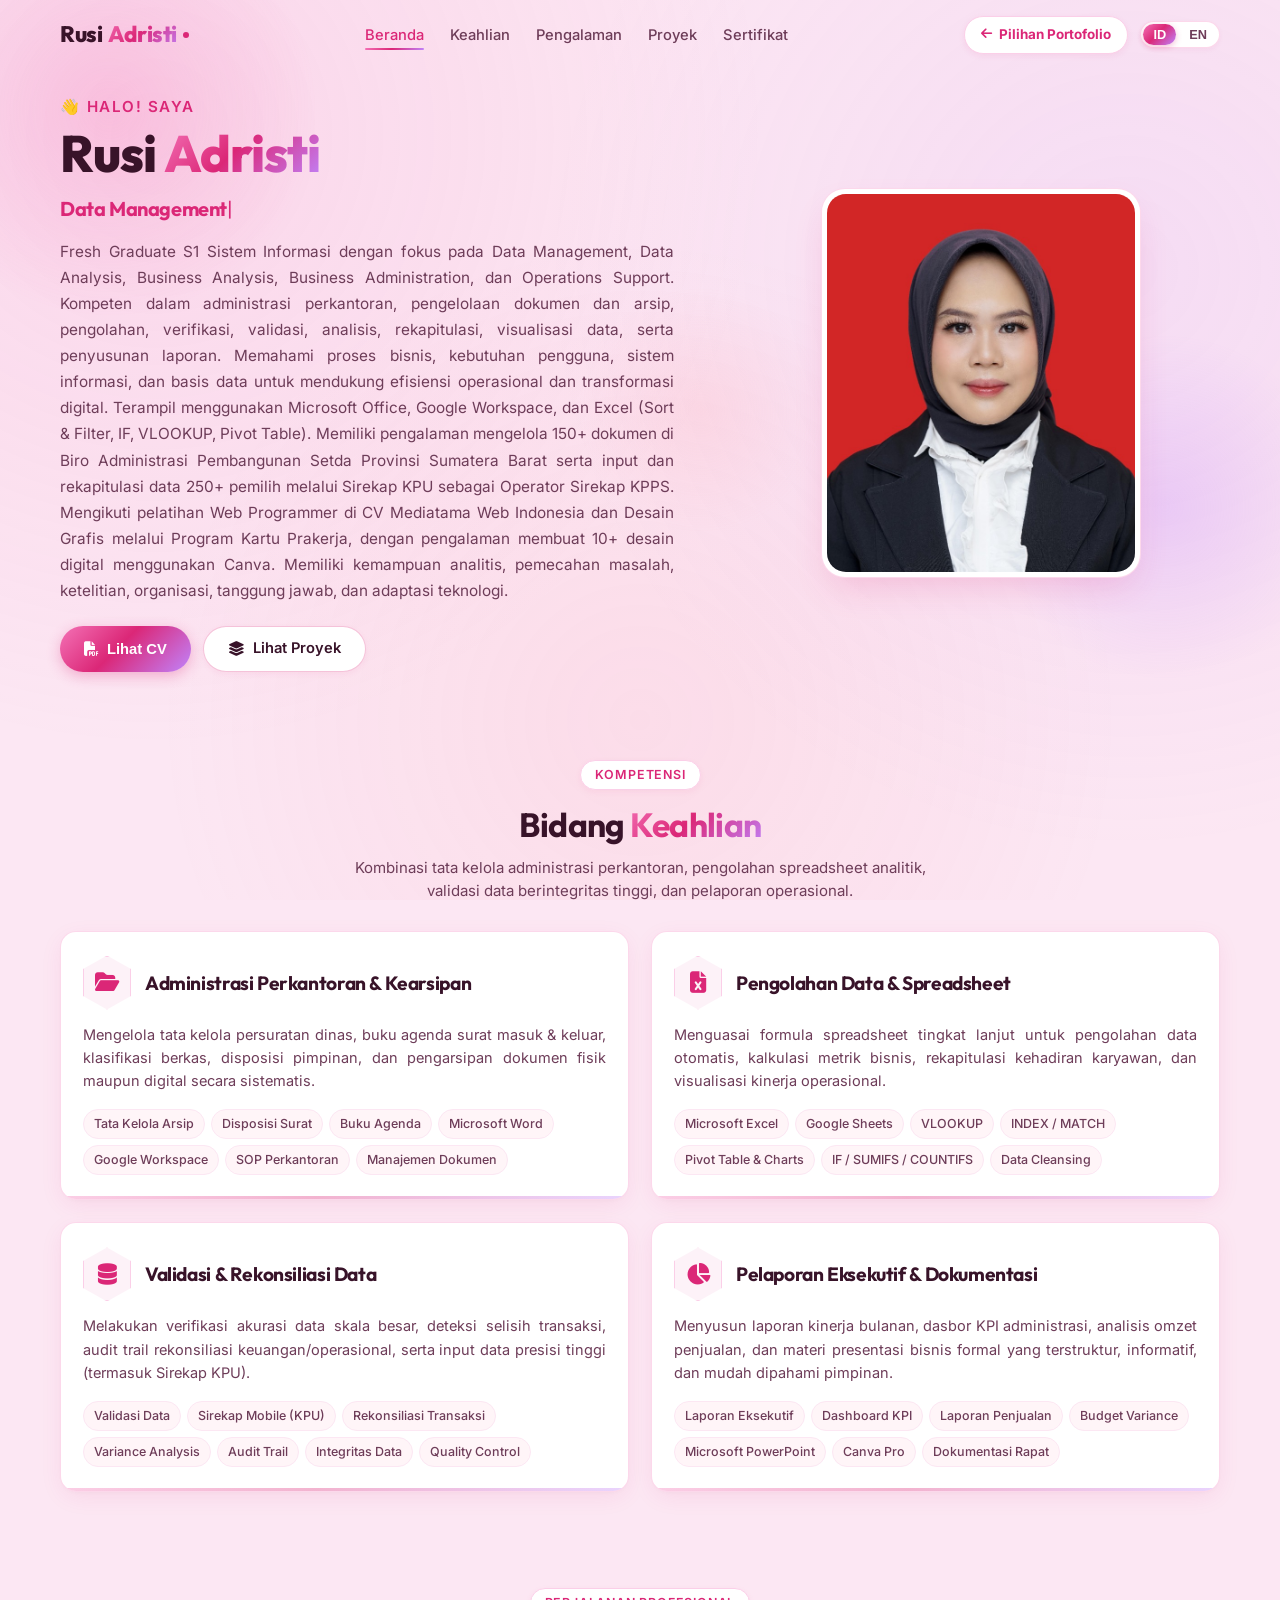
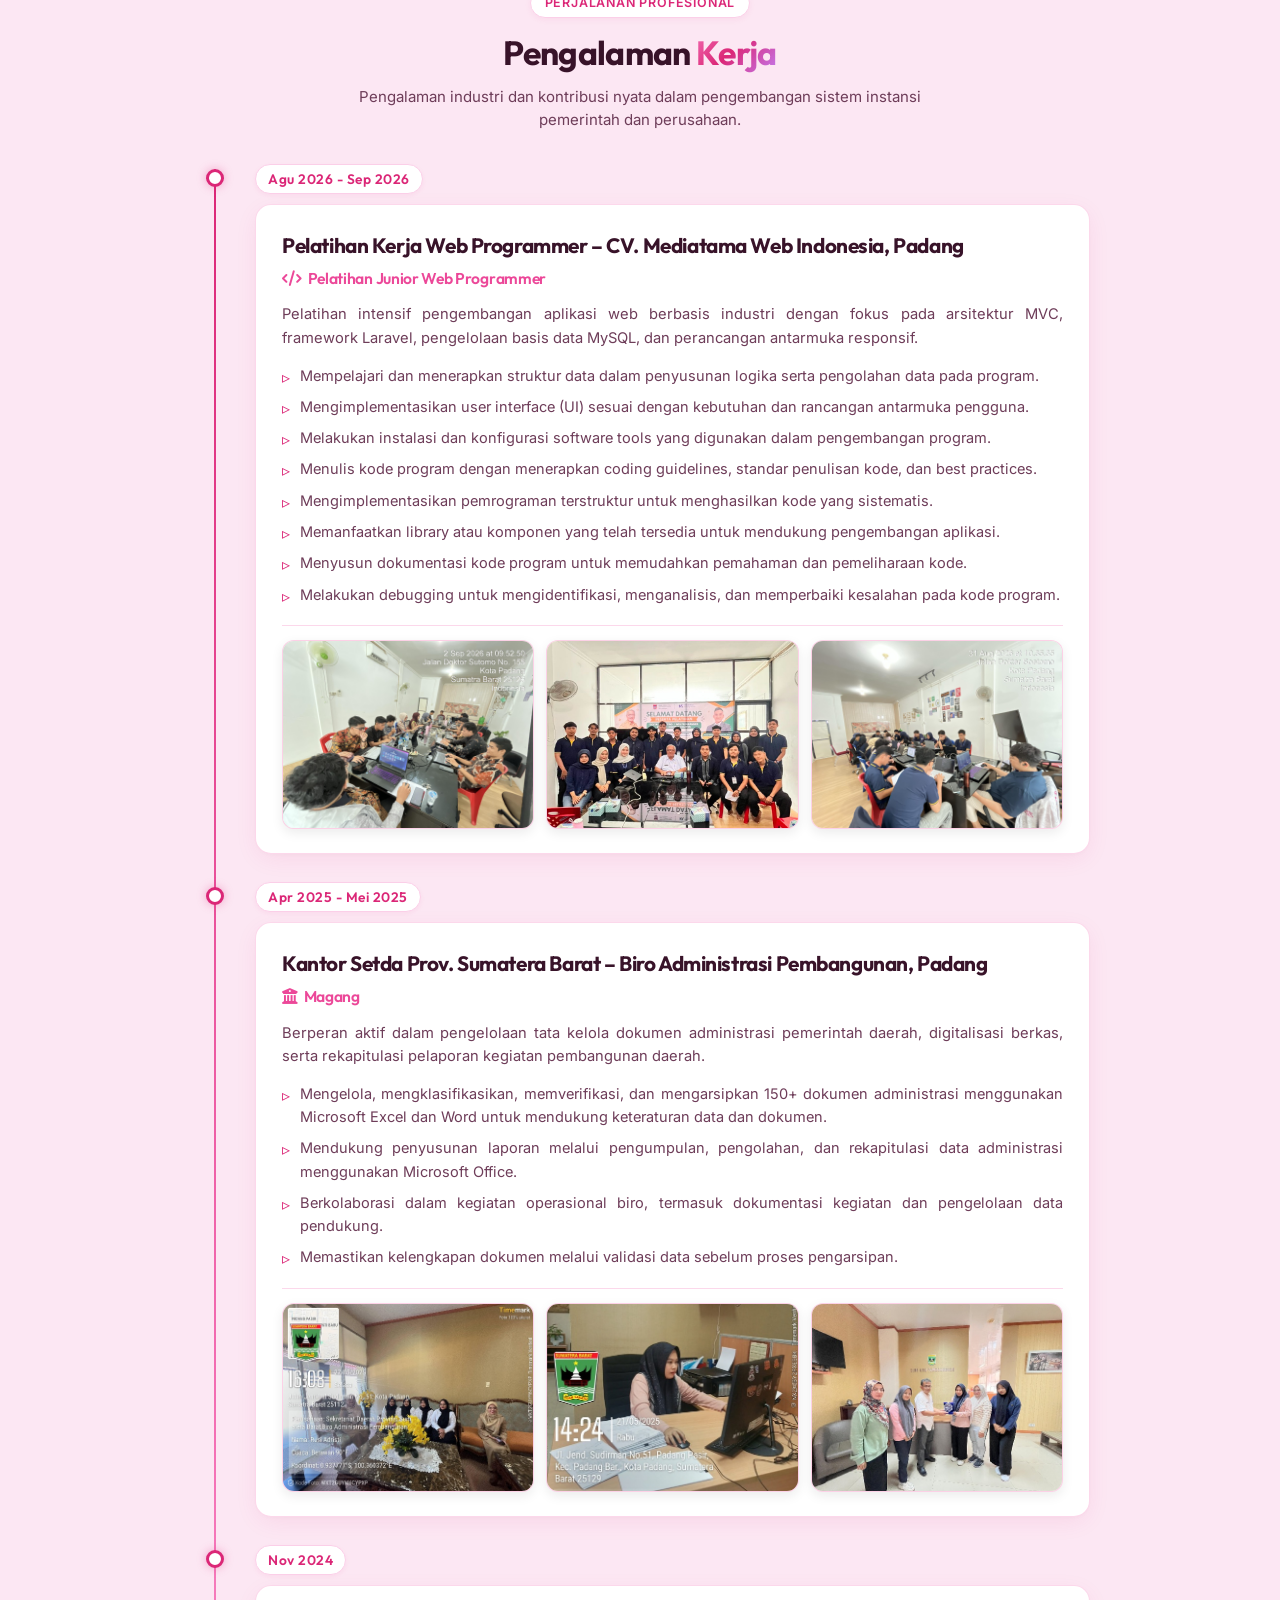
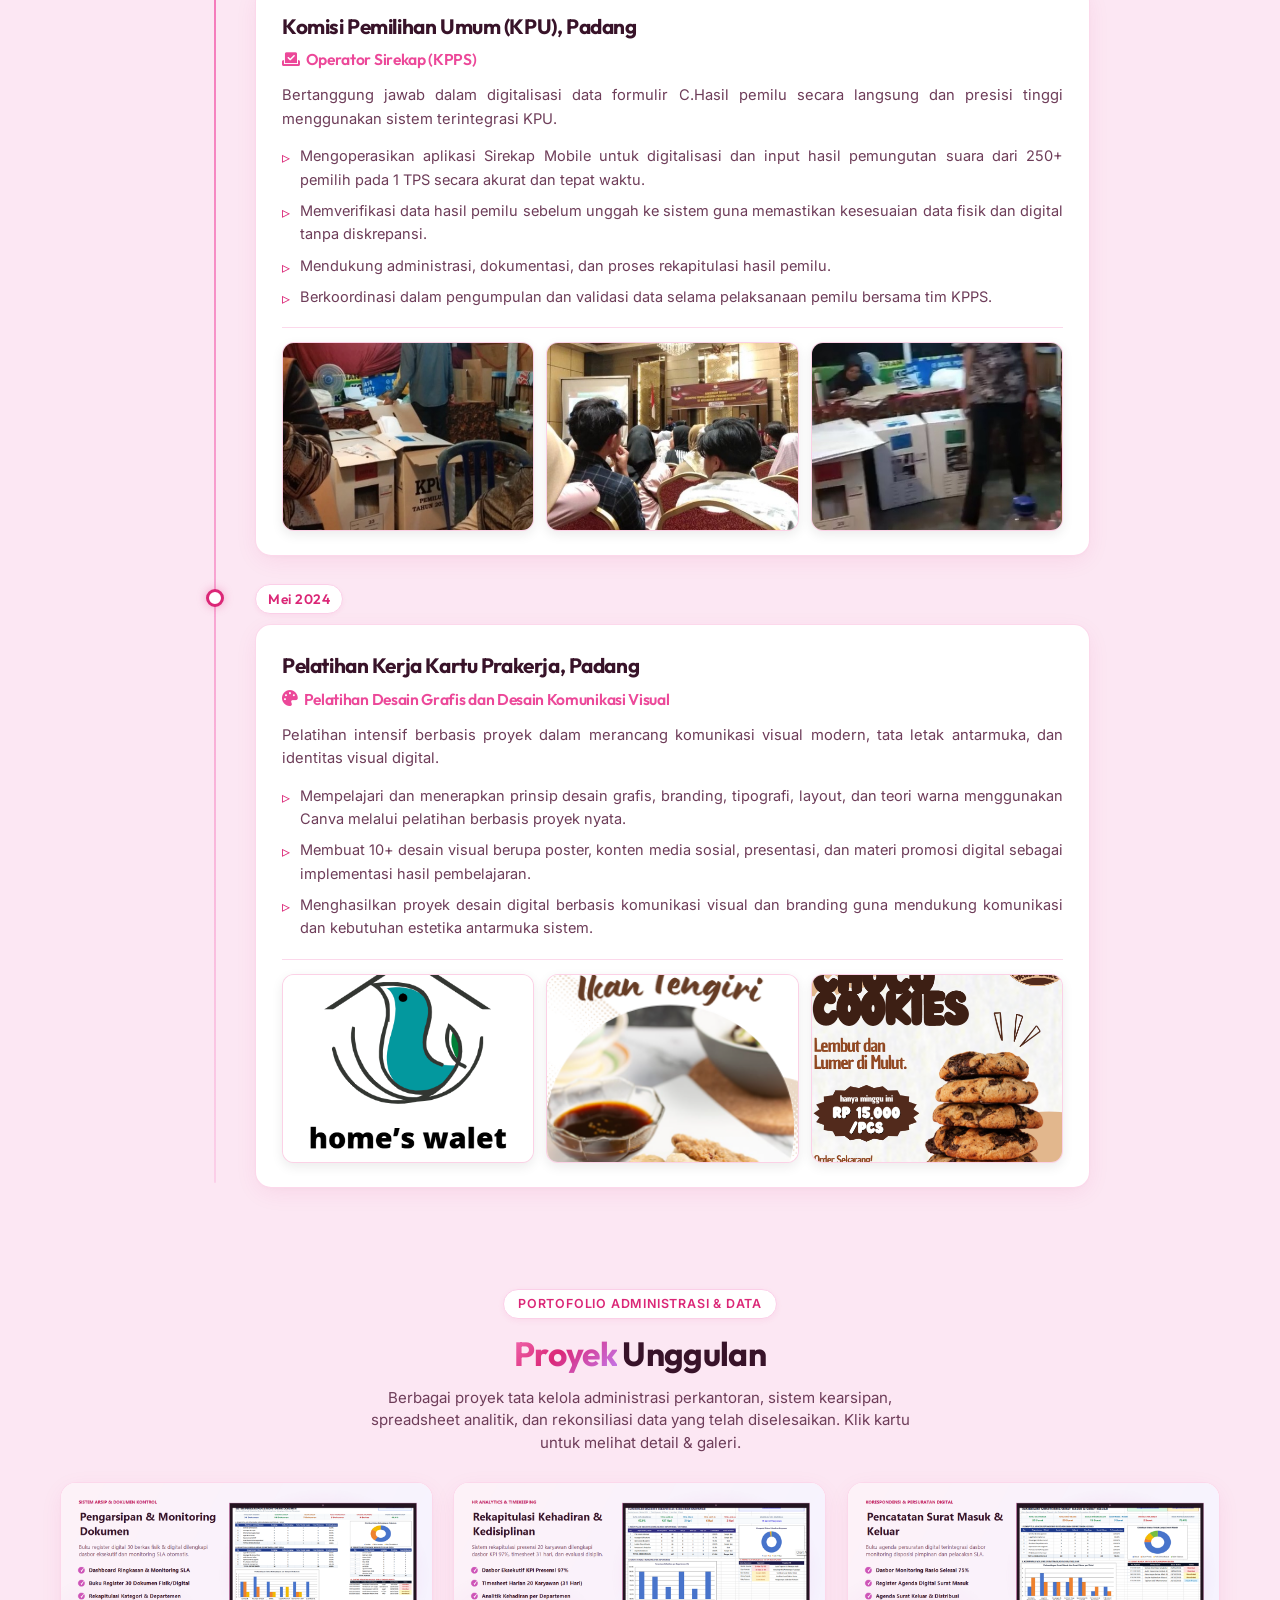
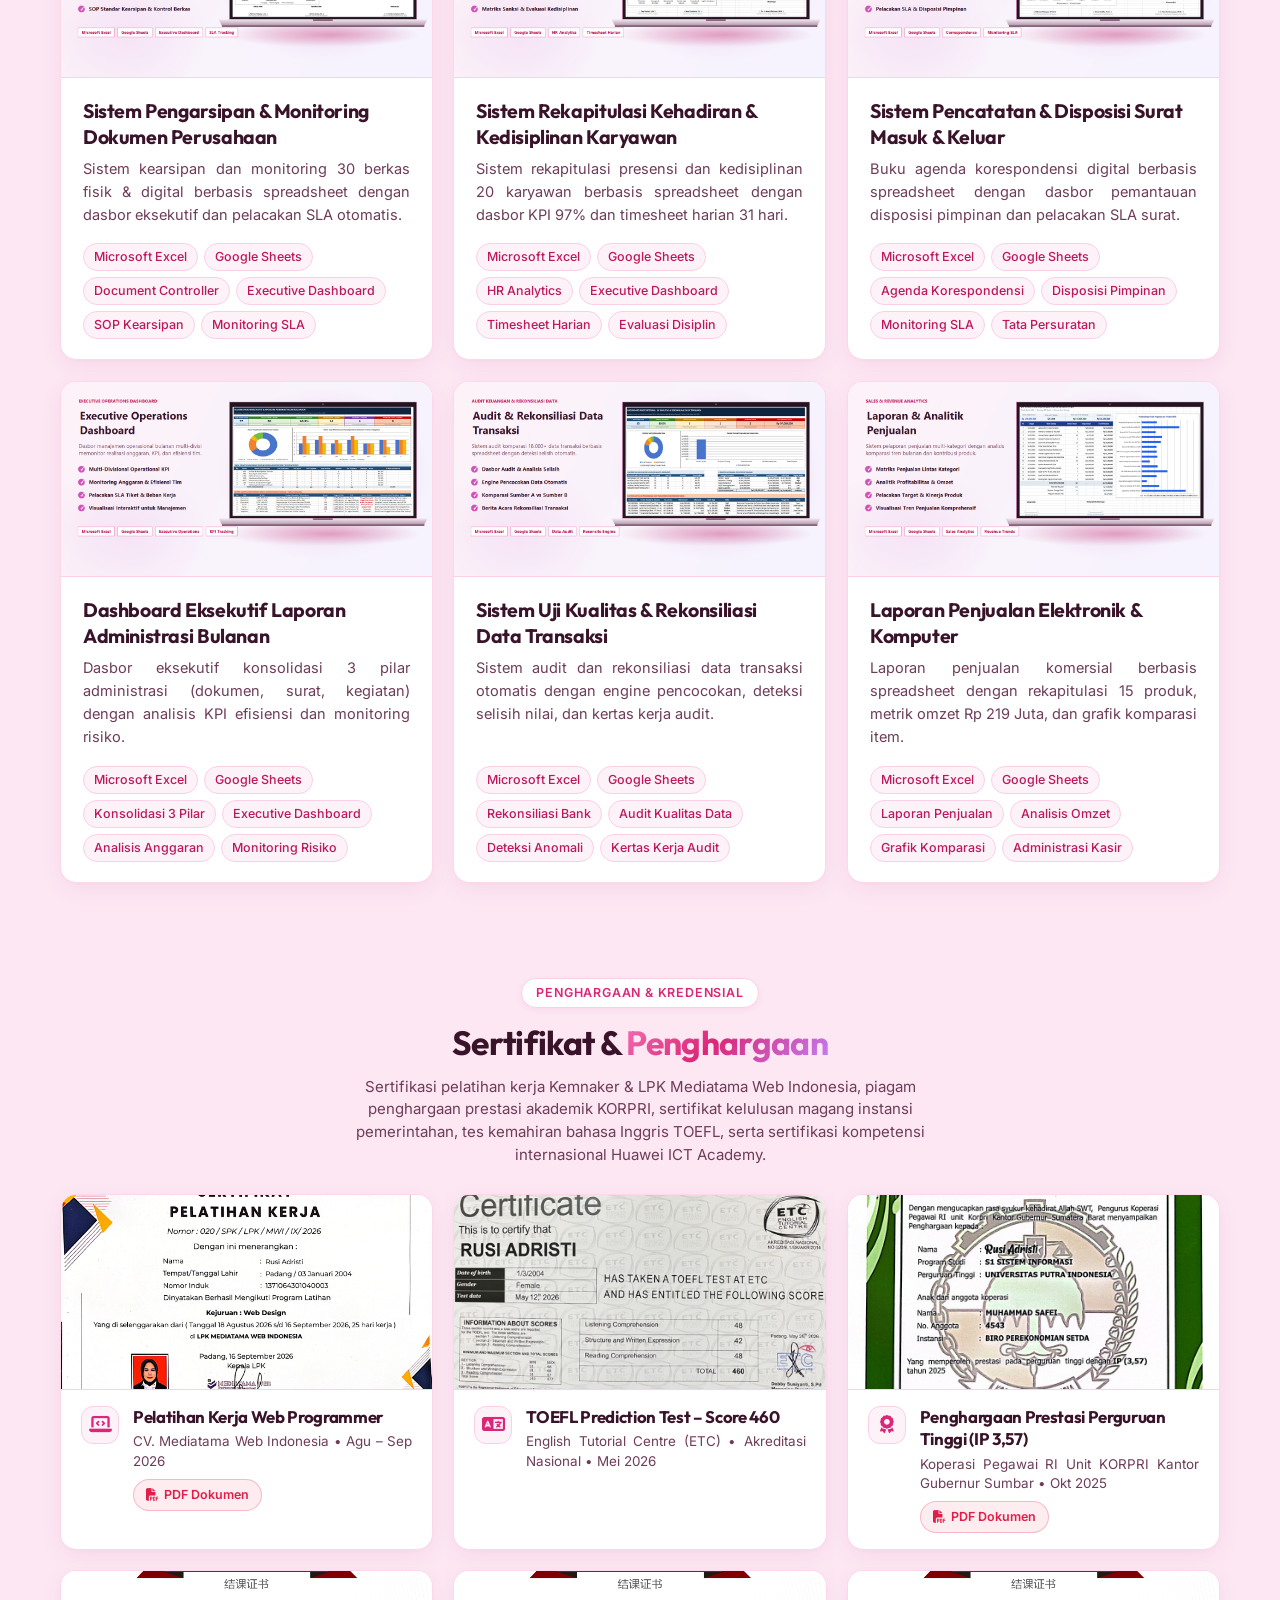
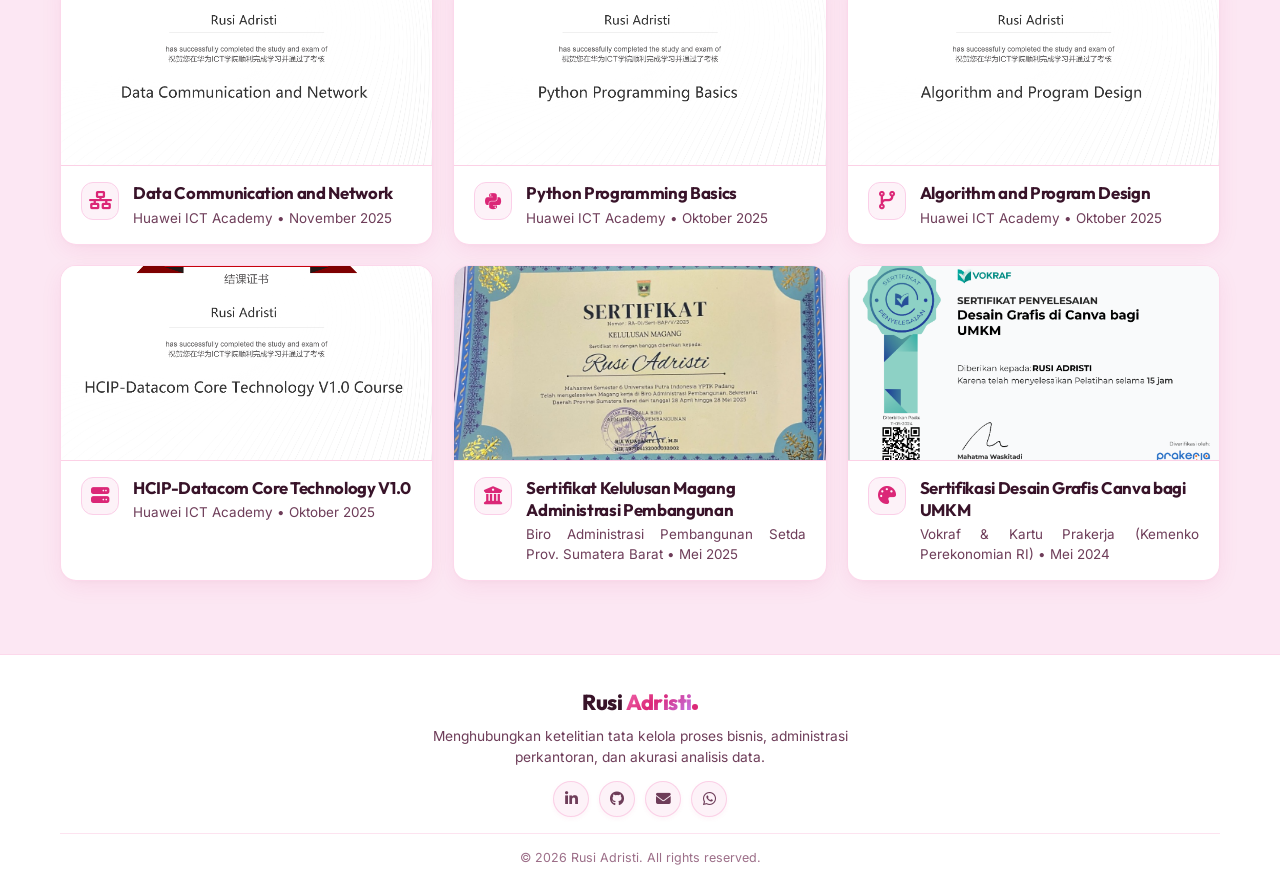
==== administrasi.html @ a3e278f7 "Portofolio Rusi Adristi" ====
<!DOCTYPE html>
<html lang="id" data-lang="id">

<head>
    <meta charset="UTF-8">
    <meta name="viewport" content="width=device-width, initial-scale=1.0">
    <title>Rusi Adristi, S.Kom | Portofolio Administrasi & Data Operations</title>
    <meta name="description"
        content="Portofolio profesional Rusi Adristi, S.Kom - Lulusan S1 Sistem Informasi dengan fokus pada Data Management, Data Analysis, Business Analysis, Business Administration, dan Operations Support.">
    <meta name="keywords"
        content="Rusi Adristi, Portofolio, Data Management, Data Analysis, Business Analysis, Business Administration, Operations Support, Microsoft Excel, Google Sheets, Sistem Informasi">
    <meta name="author" content="Rusi Adristi">

    <!-- Open Graph Meta Tags -->
    <meta property="og:title" content="Rusi Adristi, S.Kom | Portofolio Administrasi & Data Operations">
    <meta property="og:description"
        content="Portofolio profesional Rusi Adristi - Data Management, Data Analysis, Business Analysis, Business Administration, dan Operations Support.">
    <meta property="og:type" content="website">
    <meta property="og:image" content="gambar/foto-profil.jpg">

    <!-- Favicon -->
    <link rel="icon" type="image/jpeg" href="gambar/foto-profil.jpg">

    <!-- Google Fonts (Outfit & Inter) -->
    <link rel="preconnect" href="https://fonts.googleapis.com">
    <link rel="preconnect" href="https://fonts.gstatic.com" crossorigin>
    <link
        href="https://fonts.googleapis.com/css2?family=Inter:wght@300;400;500;600;700&family=Outfit:wght@400;500;600;700;800&display=swap"
        rel="stylesheet">

    <!-- Font Awesome 6 -->
    <link rel="stylesheet" href="https://cdnjs.cloudflare.com/ajax/libs/font-awesome/6.5.1/css/all.min.css">

    <!-- Custom CSS -->
    <link rel="stylesheet" href="style.css?v=2.8">
</head>

<body>

    <!-- ==========================================================================
         NAVBAR
         ========================================================================== -->
    <nav class="navbar" id="navbar">
        <div class="container nav-container">
            <a href="#home" class="logo">
                <span>Rusi</span> <span class="highlight">Adristi</span><span class="logo-dot"></span>
            </a>

            <!-- Desktop Navigation Links -->
            <ul class="nav-links">
                <li>
                    <a href="#home" class="nav-link active">
                        <span class="lang-id">Beranda</span>
                        <span class="lang-en">Home</span>
                    </a>
                </li>
                <li>
                    <a href="#skills" class="nav-link">
                        <span class="lang-id">Keahlian</span>
                        <span class="lang-en">Skills</span>
                    </a>
                </li>
                <li>
                    <a href="#experience" class="nav-link">
                        <span class="lang-id">Pengalaman</span>
                        <span class="lang-en">Experience</span>
                    </a>
                </li>
                <li>
                    <a href="#projects" class="nav-link">
                        <span class="lang-id">Proyek</span>
                        <span class="lang-en">Projects</span>
                    </a>
                </li>
                <li>
                    <a href="#certificates" class="nav-link">
                        <span class="lang-id">Sertifikat</span>
                        <span class="lang-en">Certificates</span>
                    </a>
                </li>
            </ul>

            <!-- Navigation Actions (Back to Portal, Language Switcher & Hamburger) -->
            <div class="nav-actions">
                <a href="index.html" class="nav-portal-btn" title="Kembali ke Pilihan Portofolio">
                    <i class="fas fa-arrow-left"></i>
                    <span class="lang-id">Pilihan Portofolio</span>
                    <span class="lang-en">All Tracks</span>
                </a>

                <div class="lang-switch">
                    <button id="btn-id" class="lang-btn active" onclick="setLang('id')"
                        aria-label="Bahasa Indonesia">ID</button>
                    <button id="btn-en" class="lang-btn" onclick="setLang('en')" aria-label="English">EN</button>
                </div>

                <button class="hamburger" aria-label="Menu" type="button">
                    <i class="fas fa-bars"></i>
                </button>
            </div>
        </div>
    </nav>

    <!-- Mobile Drawer Menu -->
    <div class="mobile-menu">
        <div class="mobile-menu-close">
            <i class="fas fa-times"></i>
        </div>

        <ul class="mobile-nav-links">
            <li>
                <a href="#home">
                    <span class="lang-id">Beranda</span>
                    <span class="lang-en">Home</span>
                </a>
            </li>
            <li>
                <a href="#skills">
                    <span class="lang-id">Keahlian</span>
                    <span class="lang-en">Skills</span>
                </a>
            </li>
            <li>
                <a href="#experience">
                    <span class="lang-id">Pengalaman</span>
                    <span class="lang-en">Experience</span>
                </a>
            </li>
            <li>
                <a href="#projects">
                    <span class="lang-id">Proyek</span>
                    <span class="lang-en">Projects</span>
                </a>
            </li>
            <li>
                <a href="#certificates">
                    <span class="lang-id">Sertifikat</span>
                    <span class="lang-en">Certificates</span>
                </a>
            </li>
            <li style="margin-top: 14px; padding-top: 12px; border-top: 1px dashed rgba(219,39,119,0.25);">
                <a href="index.html" style="color: var(--primary-color); font-weight: 700;">
                    <i class="fas fa-th-large" style="margin-right: 6px;"></i>
                    <span class="lang-id">Pilihan Portofolio</span>
                    <span class="lang-en">All Tracks</span>
                </a>
            </li>
        </ul>
    </div>

    <!-- ==========================================================================
         HERO SECTION (BUSINESS & DATA SOLUTIONS)
         ========================================================================== -->
    <section id="home" class="hero">
        <div class="hero-shapes">
            <div class="shape shape-1"></div>
            <div class="shape shape-2"></div>
            <div class="shape shape-3"></div>
        </div>

        <div class="container hero-container">
            <div class="hero-content">
                <p class="greeting">
                    <span class="greeting-wave">👋</span>
                    <span class="lang-id">Halo! Saya</span>
                    <span class="lang-en">Hello! I am</span>
                </p>

                <h1 class="hero-title">
                    Rusi <span class="highlight">Adristi</span>
                </h1>

                <h2 class="hero-subtitle">
                    <span class="typewriter" id="typewriter"></span><span class="cursor">|</span>
                </h2>

                <p class="hero-description">
                    <span class="lang-id">
                        Fresh Graduate S1 Sistem Informasi dengan fokus pada Data Management, Data Analysis, Business Analysis, Business Administration, dan Operations Support. Kompeten dalam administrasi perkantoran, pengelolaan dokumen dan arsip, pengolahan, verifikasi, validasi, analisis, rekapitulasi, visualisasi data, serta penyusunan laporan. Memahami proses bisnis, kebutuhan pengguna, sistem informasi, dan basis data untuk mendukung efisiensi operasional dan transformasi digital. Terampil menggunakan Microsoft Office, Google Workspace, dan Excel (Sort & Filter, IF, VLOOKUP, Pivot Table). Memiliki pengalaman mengelola 150+ dokumen di Biro Administrasi Pembangunan Setda Provinsi Sumatera Barat serta input dan rekapitulasi data 250+ pemilih melalui Sirekap KPU sebagai Operator Sirekap KPPS. Mengikuti pelatihan Web Programmer di CV Mediatama Web Indonesia dan Desain Grafis melalui Program Kartu Prakerja, dengan pengalaman membuat 10+ desain digital menggunakan Canva. Memiliki kemampuan analitis, pemecahan masalah, ketelitian, organisasi, tanggung jawab, dan adaptasi teknologi.
                    </span>
                    <span class="lang-en">
                        Fresh Graduate in Information Systems specializing in Data Management, Data Analysis, Business Analysis, Business Administration, and Operations Support. Competent in office administration, document and records management, data processing, verification, validation, analysis, recapitulation, data visualization, as well as reporting. Understands business processes, user requirements, information systems, and databases to support operational efficiency and digital transformation. Skilled in utilizing Microsoft Office, Google Workspace, and Excel (Sort & Filter, IF, VLOOKUP, Pivot Tables). Experienced in managing 150+ documents at the Regional Development Administration Bureau of West Sumatra Provincial Government, as well as inputting and recapitulating 250+ voter records via Sirekap KPU as a Sirekap KPPS Operator. Completed Web Programmer vocational training at CV Mediatama Web Indonesia and Graphic Design training through the Kartu Prakerja Program, with experience in creating 10+ digital designs using Canva. Demonstrates strong analytical thinking, problem-solving, attention to detail, organization, accountability, and technological adaptability.
                    </span>
                </p>

                <div class="hero-buttons">
                    <button onclick="openCVModal('pdf/CV%20Rusi%20Adristi-ADM.pdf')" class="btn btn-primary">
                        <i class="fas fa-file-pdf"></i>
                        <span class="lang-id">Lihat CV</span>
                        <span class="lang-en">View CV</span>
                    </button>
                    <a href="#projects" class="btn btn-secondary">
                        <i class="fas fa-layer-group"></i>
                        <span class="lang-id">Lihat Proyek</span>
                        <span class="lang-en">Explore Projects</span>
                    </a>
                </div>
            </div>

            <div class="hero-image">
                <div class="profile-card">
                    <div class="profile-img-container">
                        <img class="profile-img" src="gambar/foto-profil.jpg" alt="Foto Profil Rusi Adristi"
                            loading="lazy" decoding="async">
                    </div>
                </div>
            </div>
        </div>
    </section>

    <!-- ==========================================================================
         SKILLS SECTION
         ========================================================================== -->
    

    <!-- ==========================================================================
         SKILLS SECTION (ADMINISTRASI & DATA OPERATIONS)
         ========================================================================== -->
    <section id="skills" class="skills section-container">
        <div class="container">
            <div class="section-header">
                <span class="section-badge">
                    <span class="lang-id">Kompetensi</span>
                    <span class="lang-en">Competencies</span>
                </span>
                <h2>
                    <span class="lang-id">Bidang <span class="highlight">Keahlian</span></span>
                    <span class="lang-en">Areas of <span class="highlight">Expertise</span></span>
                </h2>
                <p>
                    <span class="lang-id">Kombinasi tata kelola administrasi perkantoran, pengolahan spreadsheet analitik, validasi data berintegritas tinggi, dan pelaporan operasional.</span>
                    <span class="lang-en">A synergy between office administration governance, analytical spreadsheet modeling, high-integrity data validation, and operational reporting.</span>
                </p>
            </div>

            <div class="skills-grid">
                <!-- Skill 1: Administrasi Perkantoran & Kearsipan -->
                <div class="skill-card">
                    <div class="skill-card-header">
                        <div class="skill-hexagon-icon">
                            <i class="fas fa-folder-open"></i>
                        </div>
                        <h3>Administrasi Perkantoran & Kearsipan</h3>
                    </div>
                    <p>
                        <span class="lang-id">Mengelola tata kelola persuratan dinas, buku agenda surat masuk & keluar, klasifikasi berkas, disposisi pimpinan, dan pengarsipan dokumen fisik maupun digital secara sistematis.</span>
                        <span class="lang-en">Managing official correspondence, incoming & outgoing mail registers, filing classification, executive dispositions, and systematic physical and digital archiving.</span>
                    </p>
                    <div class="skill-tags">
                        <span>Tata Kelola Arsip</span>
                        <span>Disposisi Surat</span>
                        <span>Buku Agenda</span>
                        <span>Microsoft Word</span>
                        <span>Google Workspace</span>
                        <span>SOP Perkantoran</span>
                        <span>Manajemen Dokumen</span>
                    </div>
                </div>

                <!-- Skill 2: Pengolahan Spreadsheet & Data Analytics -->
                <div class="skill-card">
                    <div class="skill-card-header">
                        <div class="skill-hexagon-icon">
                            <i class="fas fa-file-excel"></i>
                        </div>
                        <h3>Pengolahan Data & Spreadsheet</h3>
                    </div>
                    <p>
                        <span class="lang-id">Menguasai formula spreadsheet tingkat lanjut untuk pengolahan data otomatis, kalkulasi metrik bisnis, rekapitulasi kehadiran karyawan, dan visualisasi kinerja operasional.</span>
                        <span class="lang-en">Mastering advanced spreadsheet formulas for automated data processing, business metric calculations, attendance recaps, and operational performance visualization.</span>
                    </p>
                    <div class="skill-tags">
                        <span>Microsoft Excel</span>
                        <span>Google Sheets</span>
                        <span>VLOOKUP</span>
                        <span>INDEX / MATCH</span>
                        <span>Pivot Table & Charts</span>
                        <span>IF / SUMIFS / COUNTIFS</span>
                        <span>Data Cleansing</span>
                    </div>
                </div>

                <!-- Skill 3: Validasi & Rekonsiliasi Data -->
                <div class="skill-card">
                    <div class="skill-card-header">
                        <div class="skill-hexagon-icon">
                            <i class="fas fa-database"></i>
                        </div>
                        <h3>Validasi & Rekonsiliasi Data</h3>
                    </div>
                    <p>
                        <span class="lang-id">Melakukan verifikasi akurasi data skala besar, deteksi selisih transaksi, audit trail rekonsiliasi keuangan/operasional, serta input data presisi tinggi (termasuk Sirekap KPU).</span>
                        <span class="lang-en">Executing large-scale data verification, transaction discrepancy auditing, operational reconciliation trails, and high-accuracy data entry (including Sirekap KPU).</span>
                    </p>
                    <div class="skill-tags">
                        <span>Validasi Data</span>
                        <span>Sirekap Mobile (KPU)</span>
                        <span>Rekonsiliasi Transaksi</span>
                        <span>Variance Analysis</span>
                        <span>Audit Trail</span>
                        <span>Integritas Data</span>
                        <span>Quality Control</span>
                    </div>
                </div>

                <!-- Skill 4: Pelaporan Eksekutif & Dokumentasi -->
                <div class="skill-card">
                    <div class="skill-card-header">
                        <div class="skill-hexagon-icon">
                            <i class="fas fa-chart-pie"></i>
                        </div>
                        <h3>Pelaporan Eksekutif & Dokumentasi</h3>
                    </div>
                    <p>
                        <span class="lang-id">Menyusun laporan kinerja bulanan, dasbor KPI administrasi, analisis omzet penjualan, dan materi presentasi bisnis formal yang terstruktur, informatif, dan mudah dipahami pimpinan.</span>
                        <span class="lang-en">Preparing monthly operational reports, administrative KPI dashboards, sales turnover analytics, and formal executive business presentations.</span>
                    </p>
                    <div class="skill-tags">
                        <span>Laporan Eksekutif</span>
                        <span>Dashboard KPI</span>
                        <span>Laporan Penjualan</span>
                        <span>Budget Variance</span>
                        <span>Microsoft PowerPoint</span>
                        <span>Canva Pro</span>
                        <span>Dokumentasi Rapat</span>
                    </div>
                </div>
            </div>
        </div>
    </section>

<section id="experience" class="experience section-container">
        <div class="container">
            <div class="section-header">
                <span class="section-badge">
                    <span class="lang-id">Perjalanan Profesional</span>
                    <span class="lang-en">Career Journey</span>
                </span>
                <h2>
                    <span class="lang-id">Pengalaman <span class="highlight">Kerja</span></span>
                    <span class="lang-en">Work <span class="highlight">Experience</span></span>
                </h2>
                <p>
                    <span class="lang-id">Pengalaman industri dan kontribusi nyata dalam pengembangan sistem instansi
                        pemerintah dan perusahaan.</span>
                    <span class="lang-en">Industrial track record and tangible contributions in institutional software
                        development.</span>
                </p>
            </div>

            <div class="timeline">
                <!-- Experience 1: Pelatihan Kerja Web Programmer – CV. Mediatama Web Indonesia, Padang -->
                <div class="timeline-item">
                    <div class="timeline-dot"></div>
                    <span class="timeline-date">
                        <span class="lang-id">Agu 2026 - Sep 2026</span>
                        <span class="lang-en">Aug 2026 - Sep 2026</span>
                    </span>

                    <div class="timeline-content">
                        <div class="timeline-header">
                            <h3>
                                <span class="lang-id">Pelatihan Kerja Web Programmer – CV. Mediatama Web Indonesia, Padang</span>
                                <span class="lang-en">Web Programmer Job Training – CV. Mediatama Web Indonesia, Padang</span>
                            </h3>
                            <h4>
                                <i class="fas fa-code"></i>
                                <span class="lang-id">Pelatihan Junior Web Programmer</span>
                                <span class="lang-en">Junior Web Programmer Training</span>
                            </h4>
                        </div>

                        <p class="timeline-desc">
                            <span class="lang-id">Pelatihan intensif pengembangan aplikasi web berbasis industri dengan fokus pada arsitektur MVC, framework Laravel, pengelolaan basis data MySQL, dan perancangan antarmuka responsif.</span>
                            <span class="lang-en">Intensive industry-oriented web application development training focusing on MVC architecture, Laravel framework, MySQL database administration, and responsive UI/UX design.</span>
                        </p>

                        <ul class="timeline-bullets">
                            <li>
                                <span class="lang-id">Mempelajari dan menerapkan struktur data dalam penyusunan logika serta pengolahan data pada program.</span>
                                <span class="lang-en">Studied and applied data structures in program logic formulation and data processing.</span>
                            </li>
                            <li>
                                <span class="lang-id">Mengimplementasikan user interface (UI) sesuai dengan kebutuhan dan rancangan antarmuka pengguna.</span>
                                <span class="lang-en">Implemented user interfaces (UI) according to user requirements and interface design specifications.</span>
                            </li>
                            <li>
                                <span class="lang-id">Melakukan instalasi dan konfigurasi software tools yang digunakan dalam pengembangan program.</span>
                                <span class="lang-en">Installed and configured software development tools and environments used for program development.</span>
                            </li>
                            <li>
                                <span class="lang-id">Menulis kode program dengan menerapkan coding guidelines, standar penulisan kode, dan best practices.</span>
                                <span class="lang-en">Wrote program code following coding guidelines, standard code conventions, and industry best practices.</span>
                            </li>
                            <li>
                                <span class="lang-id">Mengimplementasikan pemrograman terstruktur untuk menghasilkan kode yang sistematis.</span>
                                <span class="lang-en">Implemented structured programming principles to produce clean, modular, and systematic code.</span>
                            </li>
                            <li>
                                <span class="lang-id">Memanfaatkan library atau komponen yang telah tersedia untuk mendukung pengembangan aplikasi.</span>
                                <span class="lang-en">Utilized available libraries and reusable components to accelerate and support application development.</span>
                            </li>
                            <li>
                                <span class="lang-id">Menyusun dokumentasi kode program untuk memudahkan pemahaman dan pemeliharaan kode.</span>
                                <span class="lang-en">Prepared program code documentation to facilitate code understanding, maintainability, and scalability.</span>
                            </li>
                            <li>
                                <span class="lang-id">Melakukan debugging untuk mengidentifikasi, menganalisis, dan memperbaiki kesalahan pada kode program.</span>
                                <span class="lang-en">Performed debugging to identify, analyze, and resolve errors and bugs within program code.</span>
                            </li>
                        </ul>


                        <!-- Training Activity Gallery Preview -->
                        <div class="experience-gallery">
                            <div class="gallery-item" onclick="openImageModal('gambar/pelatihan-web-1.jpg')"
                                title="Dokumentasi Pelatihan Web Programmer – Diskusi & Rekayasa Kode Program">
                                <img src="gambar/pelatihan-web-1.jpg"
                                    alt="Dokumentasi Pelatihan Web Programmer – Diskusi & Rekayasa Kode Program"
                                    loading="lazy" decoding="async">
                            </div>
                            <div class="gallery-item" onclick="openImageModal('gambar/pelatihan-web-2.jpg')"
                                title="Dokumentasi Pelatihan Web Programmer – Foto Bersama Peserta & Instruktur Pelatihan">
                                <img src="gambar/pelatihan-web-2.jpg"
                                    alt="Dokumentasi Pelatihan Web Programmer – Foto Bersama Peserta & Instruktur Pelatihan"
                                    loading="lazy" decoding="async">
                            </div>
                            <div class="gallery-item" onclick="openImageModal('gambar/pelatihan-web-3.jpg')"
                                title="Dokumentasi Pelatihan Web Programmer – Praktik Laboratorium Komputer">
                                <img src="gambar/pelatihan-web-3.jpg"
                                    alt="Dokumentasi Pelatihan Web Programmer – Praktik Laboratorium Komputer"
                                    loading="lazy" decoding="async">
                            </div>
                        </div>
                    </div>
                </div>

                <!-- Experience 2: Biro Administrasi Pembangunan -->
                <div class="timeline-item">
                    <div class="timeline-dot"></div>
                    <span class="timeline-date">
                        <span class="lang-id">Apr 2025 - Mei 2025</span>
                        <span class="lang-en">Apr 2025 - May 2025</span>
                    </span>

                    <div class="timeline-content">
                        <div class="timeline-header">
                            <h3>
                                <span class="lang-id">Kantor Setda Prov. Sumatera Barat – Biro Administrasi Pembangunan, Padang</span>
                                <span class="lang-en">Regional Secretariat Office of West Sumatra – Regional Development Administration Bureau, Padang</span>
                            </h3>
                            <h4>
                                <i class="fas fa-building-columns"></i>
                                <span class="lang-id">Magang</span>
                                <span class="lang-en">Internship</span>
                            </h4>
                        </div>

                        <p class="timeline-desc">
                            <span class="lang-id">Berperan aktif dalam pengelolaan tata kelola dokumen administrasi
                                pemerintah daerah, digitalisasi berkas, serta rekapitulasi pelaporan kegiatan
                                pembangunan daerah.</span>
                            <span class="lang-en">Actively contributed to regional government document governance, file
                                digitization, and regional development activity reporting recaps.</span>
                        </p>

                        <ul class="timeline-bullets">
                            <li>
                                <span class="lang-id">Mengelola, mengklasifikasikan, memverifikasi, dan mengarsipkan 150+ dokumen administrasi menggunakan Microsoft Excel dan Word untuk mendukung keteraturan data dan dokumen.</span>
                                <span class="lang-en">Managed, classified, verified, and archived 150+ administrative documents using Microsoft Excel and Word to support data and document order.</span>
                            </li>
                            <li>
                                <span class="lang-id">Mendukung penyusunan laporan melalui pengumpulan, pengolahan, dan rekapitulasi data administrasi menggunakan Microsoft Office.</span>
                                <span class="lang-en">Supported report preparation through the collection, processing, and recapitulation of administrative data using Microsoft Office.</span>
                            </li>
                            <li>
                                <span class="lang-id">Berkolaborasi dalam kegiatan operasional biro, termasuk dokumentasi kegiatan dan pengelolaan data pendukung.</span>
                                <span class="lang-en">Collaborated in bureau operational activities, including activity documentation and supporting data management.</span>
                            </li>
                            <li>
                                <span class="lang-id">Memastikan kelengkapan dokumen melalui validasi data sebelum proses pengarsipan.</span>
                                <span class="lang-en">Ensured document completeness through data validation prior to the archiving process.</span>
                            </li>
                        </ul>

                        <!-- Experience Gallery Preview -->
                        <div class="experience-gallery">
                            <div class="gallery-item" onclick="openImageModal('gambar/magang-1.png')"
                                title="Dokumentasi bersama pimpinan & rekan magang Biro Administrasi Pembangunan">
                                <img src="gambar/magang-1.png"
                                    alt="Dokumentasi bersama pimpinan & rekan magang Biro Administrasi Pembangunan"
                                    loading="lazy" decoding="async">
                            </div>
                            <div class="gallery-item" onclick="openImageModal('gambar/magang-3.png')"
                                title="Dokumentasi operasional pengolahan data di meja kerja kantor">
                                <img src="gambar/magang-3.png"
                                    alt="Dokumentasi operasional pengolahan data di meja kerja kantor" loading="lazy" decoding="async">
                            </div>
                            <div class="gallery-item" onclick="openImageModal('gambar/magang-2.png')"
                                title="Penyerahan plakat kenang-kenangan magang Biro Administrasi Pembangunan">
                                <img src="gambar/magang-2.png"
                                    alt="Penyerahan plakat kenang-kenangan magang Biro Administrasi Pembangunan"
                                    loading="lazy" decoding="async">
                            </div>
                        </div>
                    </div>
                </div>

                <!-- Experience 2: KPU Padang -->
                <div class="timeline-item">
                    <div class="timeline-dot"></div>
                    <span class="timeline-date">Nov 2024</span>

                    <div class="timeline-content">
                        <div class="timeline-header">
                            <h3>
                                <span class="lang-id">Komisi Pemilihan Umum (KPU), Padang</span>
                                <span class="lang-en">General Elections Commission (KPU), Padang</span>
                            </h3>
                            <h4>
                                <i class="fas fa-check-to-slot"></i>
                                <span class="lang-id">Operator Sirekap (KPPS)</span>
                                <span class="lang-en">Sirekap System Operator (KPPS)</span>
                            </h4>
                        </div>

                        <p class="timeline-desc">
                            <span class="lang-id">Bertanggung jawab dalam digitalisasi data formulir C.Hasil pemilu
                                secara langsung dan presisi tinggi menggunakan sistem terintegrasi KPU.</span>
                            <span class="lang-en">Responsible for direct and high-precision digital data entry of
                                election results using the integrated KPU mobile system.</span>
                        </p>

                        <ul class="timeline-bullets">
                            <li>
                                <span class="lang-id">Mengoperasikan aplikasi Sirekap Mobile untuk
                                    digitalisasi dan input hasil pemungutan suara dari 250+ pemilih pada 1
                                        TPS secara akurat dan tepat waktu.</span>
                                <span class="lang-en">Operated the Sirekap Mobile app to digitize and
                                    submit vote results for 250+ voters in 1 polling station accurately
                                    and on schedule.</span>
                            </li>
                            <li>
                                <span class="lang-id">Memverifikasi data hasil pemilu sebelum unggah ke sistem guna
                                    memastikan kesesuaian data fisik dan digital tanpa diskrepansi.</span>
                                <span class="lang-en">Verified election tally data prior to system submission to ensure
                                    zero discrepancy between physical records and digital logs.</span>
                            </li>
                            <li>
                                <span class="lang-id">Mendukung administrasi, dokumentasi, dan proses rekapitulasi hasil
                                    pemilu.</span>
                                <span class="lang-en">Assisted administration, documentation, and ballot outcome
                                    recapitulation processes.</span>
                            </li>
                            <li>
                                <span class="lang-id">Berkoordinasi dalam pengumpulan dan validasi data selama
                                    pelaksanaan pemilu bersama tim KPPS.</span>
                                <span class="lang-en">Coordinated data collection and validation throughout election
                                    execution with the local polling committee.</span>
                            </li>
                        </ul>

                        <!-- Sirekap KPU Gallery Preview -->
                        <div class="experience-gallery">
                            <div class="gallery-item" onclick="openImageModal('gambar/sirekap-tps-1.jpg')"
                                title="Dokumentasi Rekapitulasi Berkas C.Hasil di TPS Pemilu">
                                <img src="gambar/sirekap-tps-1.jpg"
                                    alt="Dokumentasi Rekapitulasi Berkas C.Hasil di TPS Pemilu" loading="lazy" decoding="async">
                            </div>
                            <div class="gallery-item" onclick="openImageModal('gambar/sirekap-bimtek-kpps.jpg')"
                                title="Bimbingan Teknis (Bimtek) Sirekap & KPPS KPU">
                                <img src="gambar/sirekap-bimtek-kpps.jpg"
                                    alt="Bimbingan Teknis (Bimtek) Sirekap & KPPS KPU" loading="lazy" decoding="async">
                            </div>
                            <div class="gallery-item" onclick="openImageModal('gambar/sirekap-tps-2.jpg')"
                                title="Proses Pengolahan Data & Penghitungan Suara TPS">
                                <img src="gambar/sirekap-tps-2.jpg"
                                    alt="Proses Pengolahan Data & Penghitungan Suara TPS" loading="lazy" decoding="async">
                            </div>
                        </div>
                    </div>
                </div>

                <!-- Experience: Program Kartu Prakerja -->
                <div class="timeline-item">
                    <div class="timeline-dot"></div>
                    <span class="timeline-date">
                        <span class="lang-id">Mei 2024</span>
                        <span class="lang-en">May 2024</span>
                    </span>

                    <div class="timeline-content">
                        <div class="timeline-header">
                            <h3>
                                <span class="lang-id">Pelatihan Kerja Kartu Prakerja, Padang</span>
                                <span class="lang-en">Kartu Prakerja Job Training, Padang</span>
                            </h3>
                            <h4>
                                <i class="fas fa-palette"></i>
                                <span class="lang-id">Pelatihan Desain Grafis dan Desain Komunikasi Visual</span>
                                <span class="lang-en">Graphic Design and Visual Communication Training</span>
                            </h4>
                        </div>

                        <p class="timeline-desc">
                            <span class="lang-id">Pelatihan intensif berbasis proyek dalam merancang komunikasi visual
                                modern, tata letak antarmuka, dan identitas visual digital.</span>
                            <span class="lang-en">Project-based intensive training in crafting modern visual
                                communications, UI layouts, and digital visual brand identities.</span>
                        </p>

                        <ul class="timeline-bullets">
                            <li>
                                <span class="lang-id">Mempelajari dan menerapkan prinsip desain grafis, branding,
                                    tipografi, layout, dan teori warna menggunakan Canva melalui
                                    pelatihan berbasis proyek nyata.</span>
                                <span class="lang-en">Mastered and applied core graphic design principles, branding,
                                    typography, layout hierarchy, and color theory via Canva in
                                    project-based training.</span>
                            </li>
                            <li>
                                <span class="lang-id">Membuat 10+ desain visual berupa poster, konten
                                    media sosial, presentasi, dan materi promosi digital sebagai implementasi hasil
                                    pembelajaran.</span>
                                <span class="lang-en">Produced 10+ visual assets including posters,
                                    social media graphics, presentations, and digital promotional materials.</span>
                            </li>
                            <li>
                                <span class="lang-id">Menghasilkan proyek desain digital berbasis komunikasi visual dan
                                    branding guna mendukung komunikasi dan kebutuhan estetika antarmuka sistem.</span>
                                <span class="lang-en">Delivered visual communication design projects to support user
                                    presentation and clean digital interface aesthetics.</span>
                            </li>
                        </ul>

                        <!-- Graphic Design Gallery Preview -->
                        <div class="experience-gallery">
                            <div class="gallery-item" onclick="openImageModal('gambar/desain-logo-walet.png')"
                                title="Desain Logo Brand - home's walet Ayah">
                                <img src="gambar/desain-logo-walet.png" alt="Desain Logo Brand - home's walet Ayah"
                                    loading="lazy" decoding="async">
                            </div>
                            <div class="gallery-item" onclick="openImageModal('gambar/desain-pempek.png')"
                                title="Desain Poster Promosi - Pempek Ikan Tengiri">
                                <img src="gambar/desain-pempek.png" alt="Desain Poster Promosi - Pempek Ikan Tengiri"
                                    loading="lazy" decoding="async">
                            </div>
                            <div class="gallery-item" onclick="openImageModal('gambar/desain-choco-cookies.png')"
                                title="Desain Poster Produk - Choco Cookies Rusi Cake">
                                <img src="gambar/desain-choco-cookies.png"
                                    alt="Desain Poster Produk - Choco Cookies Rusi Cake" loading="lazy" decoding="async">
                            </div>
                        </div>
                    </div>
                </div>
            </div>
        </div>
    </section>

    <!-- ==========================================================================
         PROJECTS SECTION
         ========================================================================== -->
    <section id="projects" class="projects section-container">
        <div class="container">
            <div class="section-header">
                <span class="section-badge">
                    <span class="lang-id">Portofolio Administrasi & Data</span>
                    <span class="lang-en">Admin & Data Portfolio</span>
                </span>
                <h2>
                    <span class="lang-id"><span class="highlight">Proyek</span> Unggulan</span>
                    <span class="lang-en">Featured <span class="highlight">Projects</span></span>
                </h2>
                <p>
                    <span class="lang-id">Berbagai proyek tata kelola administrasi perkantoran, sistem kearsipan, spreadsheet analitik, dan rekonsiliasi data yang telah diselesaikan. Klik kartu untuk melihat detail & galeri.</span>
                    <span class="lang-en">A selection of office administration governance, document archiving, analytical spreadsheets, and data reconciliation projects. Click any card to explore full interactive details & media.</span>
                </p>
            </div>

            <div class="projects-grid">
                <!-- Data Project 1: Sistem Pengarsipan dan Monitoring Dokumen -->
                <div class="project-card" onclick="openProjectModal('pengarsipandokumen')">
                    <div class="project-img-container">
                        <img class="project-img" src="gambar/cover-pengarsipan-dokumen.png?v=3"
                            alt="Sistem Pengarsipan & Monitoring Dokumen Perusahaan" loading="lazy" decoding="async">
                        <div class="project-overlay-hint">
                            <i class="fas fa-arrow-up-right-from-square"></i>
                            <span class="lang-id">Buka Detail</span>
                            <span class="lang-en">View Details</span>
                        </div>
                    </div>
                    <div class="project-info">
                        <h3>
                            <span class="lang-id">Sistem Pengarsipan & Monitoring Dokumen Perusahaan</span>
                            <span class="lang-en">Corporate Document Archiving & Monitoring System</span>
                        </h3>
                        <p>
                            <span class="lang-id">Sistem kearsipan dan monitoring 30 berkas fisik & digital berbasis spreadsheet dengan dasbor eksekutif dan pelacakan SLA otomatis.</span>
                            <span class="lang-en">Spreadsheet document archiving and tracking system for 30 files featuring an executive dashboard and automated SLA alerts.</span>
                        </p>
                        <div class="project-tags">
                            <span>Microsoft Excel</span>
                            <span>Google Sheets</span>
                            <span>Document Controller</span>
                            <span>Executive Dashboard</span>
                            <span>SOP Kearsipan</span>
                            <span>Monitoring SLA</span>
                        </div>
                    </div>
                </div>

                <!-- Data Project 2: Sistem Rekapitulasi Kehadiran -->
                <div class="project-card" onclick="openProjectModal('rekapitulasikehadiran')">
                    <div class="project-img-container">
                        <img class="project-img" src="gambar/cover-rekapitulasi-kehadiran.png?v=3"
                            alt="Sistem Rekapitulasi Kehadiran & Kedisiplinan Karyawan" loading="lazy" decoding="async">
                        <div class="project-overlay-hint">
                            <i class="fas fa-arrow-up-right-from-square"></i>
                            <span class="lang-id">Buka Detail</span>
                            <span class="lang-en">View Details</span>
                        </div>
                    </div>
                    <div class="project-info">
                        <h3>
                            <span class="lang-id">Sistem Rekapitulasi Kehadiran & Kedisiplinan Karyawan</span>
                            <span class="lang-en">Employee Attendance Recapitulation & Discipline System</span>
                        </h3>
                        <p>
                            <span class="lang-id">Sistem rekapitulasi presensi dan kedisiplinan 20 karyawan berbasis spreadsheet dengan dasbor KPI 97% dan timesheet harian 31 hari.</span>
                            <span class="lang-en">Spreadsheet attendance and discipline analytics system tracking 20 employees with a 97% KPI dashboard and a 31-day timesheet.</span>
                        </p>
                        <div class="project-tags">
                            <span>Microsoft Excel</span>
                            <span>Google Sheets</span>
                            <span>HR Analytics</span>
                            <span>Executive Dashboard</span>
                            <span>Timesheet Harian</span>
                            <span>Evaluasi Disiplin</span>
                        </div>
                    </div>
                </div>

                <!-- Data Project 3: Sistem Pencatatan Surat Masuk dan Keluar -->
                <div class="project-card" onclick="openProjectModal('suratmasukkeluar')">
                    <div class="project-img-container">
                        <img class="project-img" src="gambar/cover-surat-masuk-keluar.png?v=3"
                            alt="Sistem Pencatatan & Disposisi Surat Masuk & Keluar" loading="lazy" decoding="async">
                        <div class="project-overlay-hint">
                            <i class="fas fa-arrow-up-right-from-square"></i>
                            <span class="lang-id">Buka Detail</span>
                            <span class="lang-en">View Details</span>
                        </div>
                    </div>
                    <div class="project-info">
                        <h3>
                            <span class="lang-id">Sistem Pencatatan & Disposisi Surat Masuk & Keluar</span>
                            <span class="lang-en">Incoming & Outgoing Mail Management System</span>
                        </h3>
                        <p>
                            <span class="lang-id">Buku agenda korespondensi digital berbasis spreadsheet dengan dasbor pemantauan disposisi pimpinan dan pelacakan SLA surat.</span>
                            <span class="lang-en">Digital correspondence agenda system built on spreadsheets featuring executive disposition monitoring and SLA tracking.</span>
                        </p>
                        <div class="project-tags">
                            <span>Microsoft Excel</span>
                            <span>Google Sheets</span>
                            <span>Agenda Korespondensi</span>
                            <span>Disposisi Pimpinan</span>
                            <span>Monitoring SLA</span>
                            <span>Tata Persuratan</span>
                        </div>
                    </div>
                </div>

                <!-- Data Project 4: Dashboard Laporan Administrasi Bulanan -->
                <div class="project-card" onclick="openProjectModal('dashboardadministrasi')">
                    <div class="project-img-container">
                        <img class="project-img" src="gambar/cover-executive-operations.png?v=3"
                            alt="Dashboard Eksekutif Laporan Administrasi Bulanan" loading="lazy" decoding="async">
                        <div class="project-overlay-hint">
                            <i class="fas fa-arrow-up-right-from-square"></i>
                            <span class="lang-id">Buka Detail</span>
                            <span class="lang-en">View Details</span>
                        </div>
                    </div>
                    <div class="project-info">
                        <h3>
                            <span class="lang-id">Dashboard Eksekutif Laporan Administrasi Bulanan</span>
                            <span class="lang-en">Monthly Administration Executive Dashboard</span>
                        </h3>
                        <p>
                            <span class="lang-id">Dasbor eksekutif konsolidasi 3 pilar administrasi (dokumen, surat, kegiatan) dengan analisis KPI efisiensi dan monitoring risiko.</span>
                            <span class="lang-en">Executive dashboard consolidating 3 administrative pillars (documents, mail, events) with KPI efficiency and risk monitoring.</span>
                        </p>
                        <div class="project-tags">
                            <span>Microsoft Excel</span>
                            <span>Google Sheets</span>
                            <span>Konsolidasi 3 Pilar</span>
                            <span>Executive Dashboard</span>
                            <span>Analisis Anggaran</span>
                            <span>Monitoring Risiko</span>
                        </div>
                    </div>
                </div>

                <!-- Data Project 5: Sistem Pemeriksaan Kualitas dan Rekonsiliasi Data -->
                <div class="project-card" onclick="openProjectModal('rekonsiliasidata')">
                    <div class="project-img-container">
                        <img class="project-img" src="gambar/cover-rekonsiliasi-data.png?v=3"
                            alt="Sistem Uji Kualitas & Rekonsiliasi Data Transaksi" loading="lazy" decoding="async">
                        <div class="project-overlay-hint">
                            <i class="fas fa-arrow-up-right-from-square"></i>
                            <span class="lang-id">Buka Detail</span>
                            <span class="lang-en">View Details</span>
                        </div>
                    </div>
                    <div class="project-info">
                        <h3>
                            <span class="lang-id">Sistem Uji Kualitas & Rekonsiliasi Data Transaksi</span>
                            <span class="lang-en">Data Quality Audit & Transaction Reconciliation System</span>
                        </h3>
                        <p>
                            <span class="lang-id">Sistem audit dan rekonsiliasi data transaksi otomatis dengan engine pencocokan, deteksi selisih nilai, dan kertas kerja audit.</span>
                            <span class="lang-en">Automated transaction reconciliation and data audit system featuring matching engines, variance detection, and audit workpapers.</span>
                        </p>
                        <div class="project-tags">
                            <span>Microsoft Excel</span>
                            <span>Google Sheets</span>
                            <span>Rekonsiliasi Bank</span>
                            <span>Audit Kualitas Data</span>
                            <span>Deteksi Anomali</span>
                            <span>Kertas Kerja Audit</span>
                        </div>
                    </div>
                </div>

                <!-- Data Project 6: Laporan Penjualan Profesional -->
                <div class="project-card" onclick="openProjectModal('laporanpenjualan')">
                    <div class="project-img-container">
                        <img class="project-img" src="gambar/cover-laporan-penjualan.png?v=3"
                            alt="Laporan Penjualan Elektronik & Komputer" loading="lazy" decoding="async">
                        <div class="project-overlay-hint">
                            <i class="fas fa-arrow-up-right-from-square"></i>
                            <span class="lang-id">Buka Detail</span>
                            <span class="lang-en">View Details</span>
                        </div>
                    </div>
                    <div class="project-info">
                        <h3>
                            <span class="lang-id">Laporan Penjualan Elektronik & Komputer</span>
                            <span class="lang-en">Electronics & Computer Sales Performance Report</span>
                        </h3>
                        <p>
                            <span class="lang-id">Laporan penjualan komersial berbasis spreadsheet dengan rekapitulasi 15 produk, metrik omzet Rp 219 Juta, dan grafik komparasi item.</span>
                            <span class="lang-en">Spreadsheet commercial sales report tracking 15 product lines with Rp 219 Million revenue metrics and product comparison charts.</span>
                        </p>
                        <div class="project-tags">
                            <span>Microsoft Excel</span>
                            <span>Google Sheets</span>
                            <span>Laporan Penjualan</span>
                            <span>Analisis Omzet</span>
                            <span>Grafik Komparasi</span>
                            <span>Administrasi Kasir</span>
                        </div>
                    </div>
                </div>
            </div>
        </div>
    </section>

    <!-- ==========================================================================
         CERTIFICATES & AWARDS SECTION
         ========================================================================== -->
    <section id="certificates" class="certificates section-container">
        <div class="container">
            <div class="section-header">
                <span class="section-badge">
                    <span class="lang-id">Penghargaan & Kredensial</span>
                    <span class="lang-en">Credentials & Awards</span>
                </span>
                <h2>
                    <span class="lang-id">Sertifikat & <span class="highlight">Penghargaan</span></span>
                    <span class="lang-en">Certificates & <span class="highlight">Honors</span></span>
                </h2>
                <p>
                    <span class="lang-id">Sertifikasi pelatihan kerja Kemnaker & LPK Mediatama Web Indonesia, piagam penghargaan prestasi akademik KORPRI, sertifikat kelulusan magang instansi pemerintahan, tes kemahiran bahasa Inggris TOEFL, serta sertifikasi kompetensi internasional Huawei ICT Academy.</span>
                    <span class="lang-en">Ministry of Manpower & LPK Mediatama vocational training credentials, KORPRI academic achievement honors, government internship certification, TOEFL English proficiency scores, and Huawei ICT Academy international certifications.</span>
                </p>
            </div>

            <div class="certificates-list">
                <!-- Cert 1: Pelatihan Kerja Web Programmer - CV. Mediatama Web Indonesia (Aug - Sep 2026) -->
                <div class="cert-item" onclick="openImageModal('gambar/sertifikat-web.jpg')">
                    <div class="cert-image-container">
                        <img class="cert-image" src="gambar/sertifikat-web.jpg"
                            alt="Sertifikat Pelatihan Kerja Web Programmer - CV. Mediatama Web Indonesia" loading="lazy" decoding="async">
                    </div>
                    <div class="cert-details">
                        <div class="cert-icon">
                            <i class="fas fa-laptop-code"></i>
                        </div>
                        <div class="cert-text">
                            <h3>
                                <span class="lang-id">Pelatihan Kerja Web Programmer</span>
                                <span class="lang-en">Web Programmer Vocational Training</span>
                            </h3>
                            <p>
                                <span class="lang-id">CV. Mediatama Web Indonesia &bull; Agu – Sep 2026</span>
                                <span class="lang-en">CV. Mediatama Web Indonesia &bull; Aug – Sep 2026</span>
                            </p>
                            <a href="pdf/Sertifikat_Web.pdf" target="_blank" rel="noopener noreferrer" class="btn-cert-pdf" onclick="event.stopPropagation()" title="Buka Dokumen PDF">
                                <i class="fas fa-file-pdf"></i>
                                <span>PDF Dokumen</span>
                            </a>
                        </div>
                    </div>
                </div>

                <!-- Cert 2: TOEFL (May 2026) -->
                <div class="cert-item" onclick="openImageModal('gambar/sertifikat-toefl.jpg')">
                    <div class="cert-image-container">
                        <img class="cert-image" src="gambar/sertifikat-toefl.jpg"
                            alt="Sertifikat TOEFL Prediction Test - English Tutorial Centre" loading="lazy" decoding="async">
                    </div>
                    <div class="cert-details">
                        <div class="cert-icon">
                            <i class="fas fa-language"></i>
                        </div>
                        <div class="cert-text">
                            <h3>
                                <span class="lang-id">TOEFL Prediction Test – Score 460</span>
                                <span class="lang-en">TOEFL Prediction Test – Score 460</span>
                            </h3>
                            <p>
                                <span class="lang-id">English Tutorial Centre (ETC) &bull; Akreditasi Nasional &bull;
                                    Mei 2026</span>
                                <span class="lang-en">English Tutorial Centre (ETC) &bull; National Accreditation &bull;
                                    May 2026</span>
                            </p>
                        </div>
                    </div>
                </div>

                <!-- Cert 3: Penghargaan Prestasi Perguruan Tinggi IP 3.57 - KORPRI Kantor Gubernur Sumbar (Oct 2025) -->
                <div class="cert-item" onclick="openImageModal('gambar/sertifikat-penghargaan.jpg')">
                    <div class="cert-image-container">
                        <img class="cert-image" src="gambar/sertifikat-penghargaan.jpg"
                            alt="Piagam Penghargaan Prestasi Perguruan Tinggi IP 3.57 - Koperasi Pegawai RI Unit KORPRI Kantor Gubernur Sumatera Barat" loading="lazy" decoding="async">
                    </div>
                    <div class="cert-details">
                        <div class="cert-icon">
                            <i class="fas fa-award"></i>
                        </div>
                        <div class="cert-text">
                            <h3>
                                <span class="lang-id">Penghargaan Prestasi Perguruan Tinggi (IP 3,57)</span>
                                <span class="lang-en">Higher Education Academic Achievement Award (GPA 3.57)</span>
                            </h3>
                            <p>
                                <span class="lang-id">Koperasi Pegawai RI Unit KORPRI Kantor Gubernur Sumbar &bull; Okt 2025</span>
                                <span class="lang-en">KORPRI Civil Servants Cooperative, West Sumatra Governor's Office &bull; Oct 2025</span>
                            </p>
                            <a href="pdf/Sertifikat_Penghargaan.pdf" target="_blank" rel="noopener noreferrer" class="btn-cert-pdf" onclick="event.stopPropagation()" title="Buka Dokumen PDF">
                                <i class="fas fa-file-pdf"></i>
                                <span>PDF Dokumen</span>
                            </a>
                        </div>
                    </div>
                </div>

                <!-- Cert 4: Huawei Data Communication and Network (Nov 2025) -->
                <div class="cert-item" onclick="openImageModal('gambar/sertifikat-huawei-datacom-network.png')">
                    <div class="cert-image-container">
                        <img class="cert-image" src="gambar/sertifikat-huawei-datacom-network.png"
                            alt="Sertifikat Huawei Data Communication and Network" loading="lazy" decoding="async">
                    </div>
                    <div class="cert-details">
                        <div class="cert-icon">
                            <i class="fas fa-network-wired"></i>
                        </div>
                        <div class="cert-text">
                            <h3>Data Communication and Network</h3>
                            <p>Huawei ICT Academy &bull; November 2025</p>
                        </div>
                    </div>
                </div>

                <!-- Cert 5: Huawei Python Programming Basics (Oct 2025) -->
                <div class="cert-item" onclick="openImageModal('gambar/sertifikat-huawei-python.png')">
                    <div class="cert-image-container">
                        <img class="cert-image" src="gambar/sertifikat-huawei-python.png"
                            alt="Sertifikat Huawei Python Programming Basics" loading="lazy" decoding="async">
                    </div>
                    <div class="cert-details">
                        <div class="cert-icon">
                            <i class="fab fa-python"></i>
                        </div>
                        <div class="cert-text">
                            <h3>Python Programming Basics</h3>
                            <p>Huawei ICT Academy &bull; Oktober 2025</p>
                        </div>
                    </div>
                </div>

                <!-- Cert 6: Huawei Algorithm and Program Design (Oct 2025) -->
                <div class="cert-item" onclick="openImageModal('gambar/sertifikat-huawei-algorithm.png')">
                    <div class="cert-image-container">
                        <img class="cert-image" src="gambar/sertifikat-huawei-algorithm.png"
                            alt="Sertifikat Huawei Algorithm and Program Design" loading="lazy" decoding="async">
                    </div>
                    <div class="cert-details">
                        <div class="cert-icon">
                            <i class="fas fa-code-branch"></i>
                        </div>
                        <div class="cert-text">
                            <h3>Algorithm and Program Design</h3>
                            <p>Huawei ICT Academy &bull; Oktober 2025</p>
                        </div>
                    </div>
                </div>

                <!-- Cert 7: Huawei HCIP-Datacom Core Technology V1.0 (Oct 2025) -->
                <div class="cert-item" onclick="openImageModal('gambar/sertifikat-huawei-hcip.png')">
                    <div class="cert-image-container">
                        <img class="cert-image" src="gambar/sertifikat-huawei-hcip.png"
                            alt="Sertifikat Huawei HCIP-Datacom Core Technology V1.0" loading="lazy" decoding="async">
                    </div>
                    <div class="cert-details">
                        <div class="cert-icon">
                            <i class="fas fa-server"></i>
                        </div>
                        <div class="cert-text">
                            <h3>HCIP-Datacom Core Technology V1.0</h3>
                            <p>Huawei ICT Academy &bull; Oktober 2025</p>
                        </div>
                    </div>
                </div>

                <!-- Cert 8: Magang Pemprov Sumbar (May 2025) -->
                <div class="cert-item" onclick="openImageModal('gambar/sertifikat-magang.jpg')">
                    <div class="cert-image-container">
                        <img class="cert-image" src="gambar/sertifikat-magang.jpg"
                            alt="Sertifikat Kelulusan Magang Biro Administrasi Pembangunan Pemprov Sumbar"
                            loading="lazy" decoding="async">
                    </div>
                    <div class="cert-details">
                        <div class="cert-icon">
                            <i class="fas fa-building-columns"></i>
                        </div>
                        <div class="cert-text">
                            <h3>
                                <span class="lang-id">Sertifikat Kelulusan Magang Administrasi Pembangunan</span>
                                <span class="lang-en">Government Development Administration Internship
                                     Certificate</span>
                            </h3>
                            <p>
                                <span class="lang-id">Biro Administrasi Pembangunan Setda Prov. Sumatera Barat &bull;
                                    Mei 2025</span>
                                <span class="lang-en">Regional Development Administration Bureau, West Sumatra
                                    Provincial Govt &bull; May 2025</span>
                            </p>
                        </div>
                    </div>
                </div>

                <!-- Cert 9: Prakerja Vokraf Desain Grafis (May 2024) -->
                <div class="cert-item" onclick="openImageModal('gambar/sertifikat-prakerja-vokraf.png')">
                    <div class="cert-image-container">
                        <img class="cert-image" src="gambar/sertifikat-prakerja-vokraf.png"
                            alt="Sertifikat Pelatihan Kartu Prakerja Desain Grafis Canva - Vokraf" loading="lazy" decoding="async">
                    </div>
                    <div class="cert-details">
                        <div class="cert-icon">
                            <i class="fas fa-palette"></i>
                        </div>
                        <div class="cert-text">
                            <h3>
                                <span class="lang-id">Sertifikasi Desain Grafis Canva bagi UMKM</span>
                                <span class="lang-en">Canva Graphic Design for MSMEs Certification</span>
                            </h3>
                            <p>
                                <span class="lang-id">Vokraf & Kartu Prakerja (Kemenko Perekonomian RI) &bull; Mei
                                    2024</span>
                                <span class="lang-en">Vokraf & Prakerja (Coordinating Ministry for Economic Affairs RI)
                                    &bull; May 2024</span>
                            </p>
                        </div>
                    </div>
                </div>
            </div>
        </div>
    </section>

    <!-- ==========================================================================
         FOOTER & CONTACT
         ========================================================================== -->
    <footer>
        <div class="container">
            <div class="footer-content">
                <h2 class="footer-logo">
                    <span>Rusi</span> <span class="highlight">Adristi</span><span class="logo-dot"></span>
                </h2>
                <p class="footer-desc">
                    <span class="lang-id">Menghubungkan ketelitian tata kelola proses bisnis, administrasi perkantoran, dan akurasi analisis data.</span>
                    <span class="lang-en">Bridging meticulous business process governance, office administration, and accurate data analytics.</span>
                </p>

                <div class="social-links">
                    <a href="https://linkedin.com/in/rusi-adristi-740655408" target="_blank" rel="noopener noreferrer"
                        aria-label="LinkedIn" title="LinkedIn: Rusi Adristi">
                        <i class="fab fa-linkedin-in"></i>
                    </a>
                    <a href="https://github.com/rusiadristi" target="_blank" rel="noopener noreferrer"
                        aria-label="GitHub" title="GitHub: @rusiadristi">
                        <i class="fab fa-github"></i>
                    </a>
                    <a href="mailto:rusiadristi0301@gmail.com" aria-label="Email"
                        title="Email: rusiadristi0301@gmail.com">
                        <i class="fas fa-envelope"></i>
                    </a>
                    <a href="https://wa.me/6285370009219" target="_blank" rel="noopener noreferrer"
                        aria-label="WhatsApp" title="WhatsApp: +62 853-7000-9219">
                        <i class="fab fa-whatsapp"></i>
                    </a>
                </div>
            </div>

            <div class="footer-bottom">
                &copy; <span id="year"></span> Rusi Adristi. All rights reserved.
            </div>
        </div>
    </footer>

    <!-- ==========================================================================
         MODALS (CV, PROJECT DETAIL WITH CAROUSEL, IMAGE LIGHTBOX)
         ========================================================================== -->

    <!-- CV Modal -->
    <div id="cvModal" class="modal" role="dialog" aria-modal="true">
        <div class="modal-content cv-modal-content">
            <div class="cv-modal-header">
                <div class="cv-modal-title">
                    <i class="fas fa-file-pdf"></i>
                    <span>Curriculum Vitae (Administrasi) - Rusi Adristi</span>
                </div>
                <div class="cv-modal-actions">
                    <a id="cvDownloadBtn" href="pdf/CV%20Rusi%20Adristi-ADM.pdf" download="CV Rusi Adristi-ADM.pdf" class="btn-cv-action" target="_blank" rel="noopener noreferrer" title="Unduh File PDF">
                        <i class="fas fa-download"></i>
                        <span class="lang-id">Unduh CV</span>
                        <span class="lang-en">Download CV</span>
                    </a>
                    <a id="cvOpenNewTabBtn" href="pdf/CV%20Rusi%20Adristi-ADM.pdf" target="_blank" rel="noopener noreferrer" class="btn-cv-action" title="Buka PDF di Tab Baru">
                        <i class="fas fa-arrow-up-right-from-square"></i>
                        <span class="lang-id">Tab Baru</span>
                        <span class="lang-en">New Tab</span>
                    </a>
                    <button class="close-modal cv-close-btn" onclick="closeCVModal()" aria-label="Tutup Modal">&times;</button>
                </div>
            </div>
            <div class="cv-frame-wrapper">
                <iframe id="cvFrame" src="pdf/CV%20Rusi%20Adristi-ADM.pdf#view=FitH" title="CV Preview"></iframe>
            </div>
        </div>
    </div>

    <!-- Project Detail Modal (Pop-up with Dynamic Carousel) -->
    <div id="projectModal" class="modal" role="dialog" aria-modal="true">
        <div class="modal-content project-modal-content">
            <button class="close-modal" onclick="closeProjectModal()" aria-label="Tutup Modal">&times;</button>
            <div class="project-modal-body">
                <!-- Left: Media Carousel & Features -->
                <div class="project-modal-media" id="projectModalMedia">
                    <div class="carousel-container">
                        <div class="carousel-slides" id="carouselSlides">
                            <!-- Slides dynamically inserted via script.js -->
                        </div>
                        <button class="carousel-btn prev-btn" id="carouselPrevBtn" onclick="moveSlide(-1)"
                            aria-label="Slide Sebelumnya">&#10094;</button>
                        <button class="carousel-btn next-btn" id="carouselNextBtn" onclick="moveSlide(1)"
                            aria-label="Slide Berikutnya">&#10095;</button>
                        <div class="carousel-dots" id="carouselDots">
                            <!-- Dots dynamically inserted via script.js -->
                        </div>
                    </div>
                    <!-- Left Features Container -->
                    <div class="project-modal-features-left" id="projectModalFeaturesLeft"></div>
                </div>

                <!-- Right: Text Description & Specs -->
                <div class="project-modal-info">
                    <h2 id="projectModalTitle"></h2>
                    <div class="project-modal-tags" id="projectModalTags"></div>
                    <div class="project-modal-desc" id="projectModalDesc"></div>
                    <!-- Right Features Container -->
                    <div class="project-modal-features-right" id="projectModalFeaturesRight"></div>
                </div>
            </div>
        </div>
    </div>

    <!-- Image Lightbox Modal -->
    <div id="imageModal" class="modal" onclick="closeImageModal()" role="dialog" aria-modal="true">
        <button class="close-modal" aria-label="Tutup Lightbox">&times;</button>
        <img id="imgModalContent" alt="Pratinjau Gambar Penuh">
    </div>

    <!-- Custom Scripts -->
    <script src="script.js?v=2.8"></script>
</body>

</html>
---- style.css ----
/* ==========================================================================
   PORTFOLIO STYLESHEET
   Soft Aesthetic Pastel Pink, Rose Blossom & Berry Theme (Compact Spacing)
   ========================================================================== */

/* CSS Variables & Theme Configuration - Soft Pastel Pink Canvas & Berry Accents */
:root {
    --bg-color: #fce7f3;
    --surface-color: #ffffff;
    --surface-color-light: #fff5f8;
    --surface-glass: rgba(255, 255, 255, 0.9);
    --text-primary: #381329;
    --text-secondary: #6e3d59;
    --text-muted: #9c6e88;
    --primary-color: #db2777;
    --primary-hover: #be185d;
    --secondary-color: #ec4899;
    --accent-soft: #f472b6;
    --accent-lilac: #c084fc;
    --gradient: linear-gradient(135deg, #f472b6 0%, #db2777 45%, #c084fc 100%);
    --gradient-glow: linear-gradient(135deg, rgba(244, 114, 182, 0.28), rgba(219, 39, 119, 0.28));
    --glass-bg: rgba(255, 255, 255, 0.85);
    --glass-border: rgba(244, 114, 182, 0.28);
    --glass-border-hover: rgba(219, 39, 119, 0.5);
    --box-shadow-card: 0 6px 24px -4px rgba(219, 39, 119, 0.1), 0 2px 6px -2px rgba(0, 0, 0, 0.04);
    --box-shadow-glow: 0 0 18px rgba(219, 39, 119, 0.18);
    --transition: color 0.2s ease, background-color 0.2s ease, border-color 0.2s ease, transform 0.2s cubic-bezier(0.4, 0, 0.2, 1), box-shadow 0.2s ease, opacity 0.2s ease;
    --transition-slow: color 0.35s ease, background-color 0.35s ease, border-color 0.35s ease, transform 0.35s cubic-bezier(0.4, 0, 0.2, 1), box-shadow 0.35s ease, opacity 0.35s ease;
    --radius-sm: 8px;
    --radius-md: 12px;
    --radius-lg: 16px;
    --radius-full: 9999px;
}

/* Global Reset & Base */
* {
    margin: 0;
    padding: 0;
    box-sizing: border-box;
}

html {
    scroll-behavior: smooth;
    scroll-padding-top: 75px;
}

body {
    font-family: 'Inter', system-ui, -apple-system, BlinkMacSystemFont, 'Segoe UI', Roboto, sans-serif;
    background-color: var(--bg-color);
    color: var(--text-primary);
    line-height: 1.6;
    overflow-x: hidden;
    position: relative;
}

body::before {
    content: '';
    position: fixed;
    top: 0;
    left: 0;
    width: 100vw;
    height: 100vh;
    background-image: 
        radial-gradient(circle at 12% 15%, rgba(244, 114, 182, 0.14) 0%, transparent 45%),
        radial-gradient(circle at 88% 30%, rgba(192, 132, 252, 0.11) 0%, transparent 45%),
        radial-gradient(circle at 50% 80%, rgba(251, 113, 133, 0.09) 0%, transparent 50%);
    pointer-events: none;
    z-index: -2;
    transform: translateZ(0);
    will-change: transform;
}

/* Custom Scrollbar */
::-webkit-scrollbar {
    width: 7px;
}

::-webkit-scrollbar-track {
    background: var(--bg-color);
}

::-webkit-scrollbar-thumb {
    background: #f472b6;
    border-radius: var(--radius-full);
    border: 2px solid var(--bg-color);
}

::-webkit-scrollbar-thumb:hover {
    background: var(--primary-color);
}

h1, h2, h3, h4, h5, h6, .logo, .hero-title, .stat-number {
    font-family: 'Outfit', sans-serif;
    letter-spacing: -0.02em;
}

a {
    text-decoration: none;
    color: inherit;
    transition: var(--transition);
}

ul {
    list-style: none;
}

img {
    max-width: 100%;
    height: auto;
    display: block;
}

.container {
    max-width: 1200px;
    margin: 0 auto;
    padding: 0 20px;
}

.highlight {
    background: var(--gradient);
    -webkit-background-clip: text;
    -webkit-text-fill-color: transparent;
    display: inline-block;
}

/* Glassmorphism Card Utility */
.glass-card {
    background: var(--glass-bg);
    backdrop-filter: blur(16px);
    -webkit-backdrop-filter: blur(16px);
    border: 1px solid var(--glass-border);
    border-radius: var(--radius-lg);
    box-shadow: var(--box-shadow-card);
    transition: var(--transition);
}

.glass-card:hover {
    border-color: var(--glass-border-hover);
    box-shadow: var(--box-shadow-card), var(--box-shadow-glow);
}

/* Buttons */
.btn {
    display: inline-flex;
    align-items: center;
    justify-content: center;
    gap: 8px;
    padding: 10px 24px;
    border-radius: var(--radius-full);
    font-weight: 600;
    font-size: 0.92rem;
    transition: var(--transition);
    cursor: pointer;
    border: none;
    outline: none;
    text-decoration: none;
}

.btn-primary {
    background: var(--gradient);
    color: #ffffff;
    box-shadow: 0 4px 14px rgba(219, 39, 119, 0.3);
}

.btn-primary:hover {
    transform: translateY(-2px);
    box-shadow: 0 6px 20px rgba(219, 39, 119, 0.42);
}

.btn-secondary {
    background: #ffffff;
    color: var(--text-primary);
    border: 1px solid rgba(219, 39, 119, 0.28);
    box-shadow: 0 2px 6px rgba(219, 39, 119, 0.06);
}

.btn-secondary:hover {
    background: #fff0f5;
    border-color: var(--primary-color);
    color: var(--primary-color);
    transform: translateY(-2px);
    box-shadow: 0 4px 12px rgba(219, 39, 119, 0.16);
}

/* Navigation Bar */
.navbar {
    position: fixed;
    top: 0;
    left: 0;
    width: 100%;
    z-index: 1000;
    padding: 16px 0;
    transition: var(--transition);
}

.navbar.scrolled {
    padding: 10px 0;
    background: rgba(252, 231, 243, 0.94);
    backdrop-filter: blur(20px);
    -webkit-backdrop-filter: blur(20px);
    border-bottom: 1px solid rgba(244, 114, 182, 0.25);
    box-shadow: 0 4px 16px rgba(219, 39, 119, 0.08);
}

.nav-container {
    display: flex;
    justify-content: space-between;
    align-items: center;
}

.logo {
    font-size: 1.4rem;
    font-weight: 800;
    letter-spacing: -0.5px;
    color: var(--text-primary);
    display: flex;
    align-items: center;
    gap: 6px;
}

.logo-dot {
    width: 6px;
    height: 6px;
    background: var(--primary-color);
    border-radius: 50%;
    display: inline-block;
}

.nav-links {
    display: flex;
    gap: 26px;
    align-items: center;
}

.nav-link {
    font-size: 0.92rem;
    color: var(--text-secondary);
    font-weight: 500;
    transition: var(--transition);
    position: relative;
    padding: 3px 0;
}

.nav-link:hover, .nav-link.active {
    color: var(--primary-color);
}

.nav-link::after {
    content: '';
    position: absolute;
    bottom: -3px;
    left: 0;
    width: 0;
    height: 2px;
    border-radius: var(--radius-full);
    background: var(--gradient);
    transition: var(--transition);
}

.nav-link:hover::after, .nav-link.active::after {
    width: 100%;
}

/* Right Nav Controls */
.nav-actions {
    display: flex;
    align-items: center;
    gap: 12px;
}

/* Language Switcher */
.lang-switch {
    display: flex;
    gap: 3px;
    background: #ffffff;
    padding: 2px;
    border-radius: var(--radius-full);
    border: 1px solid var(--glass-border);
    box-shadow: 0 2px 5px rgba(219, 39, 119, 0.05);
}

.lang-btn {
    background: transparent;
    border: none;
    color: var(--text-secondary);
    font-size: 0.8rem;
    font-weight: 600;
    cursor: pointer;
    padding: 3px 10px;
    border-radius: var(--radius-full);
    transition: var(--transition);
}

.lang-btn.active {
    background: var(--gradient);
    color: #ffffff;
    box-shadow: 0 2px 6px rgba(219, 39, 119, 0.3);
}

/* Translation Selector Rules */
[data-lang="en"] .lang-id { display: none !important; }
[data-lang="id"] .lang-en { display: none !important; }

/* Hamburger Menu Icon */
.hamburger {
    display: none;
    font-size: 1.2rem;
    cursor: pointer;
    color: var(--text-primary);
    background: #ffffff;
    border: 1px solid var(--glass-border);
    padding: 6px 10px;
    border-radius: var(--radius-sm);
    transition: var(--transition);
    box-shadow: 0 2px 5px rgba(219, 39, 119, 0.05);
}

.hamburger:hover {
    background: #fff0f5;
    color: var(--primary-color);
}

/* Mobile Menu Overlay Drawer */
.mobile-menu {
    position: fixed;
    top: 0;
    right: -100%;
    width: 80%;
    max-width: 340px;
    height: 100vh;
    background: rgba(255, 255, 255, 0.98);
    backdrop-filter: blur(24px);
    -webkit-backdrop-filter: blur(24px);
    z-index: 1500;
    display: flex;
    flex-direction: column;
    justify-content: center;
    align-items: center;
    padding: 30px;
    transition: var(--transition-slow);
    border-left: 1px solid var(--glass-border);
    box-shadow: -15px 0 40px rgba(219, 39, 119, 0.18);
}

.mobile-menu.open {
    right: 0;
}

.mobile-nav-links {
    display: flex;
    flex-direction: column;
    gap: 22px;
    text-align: center;
    width: 100%;
}

.mobile-nav-links a {
    font-size: 1.2rem;
    font-family: 'Outfit', sans-serif;
    font-weight: 600;
    color: var(--text-secondary);
    display: block;
    padding: 6px 0;
}

.mobile-nav-links a:hover,
.mobile-nav-links a.active {
    color: var(--primary-color);
}

.mobile-menu-close {
    position: absolute;
    top: 20px;
    right: 20px;
    font-size: 1.6rem;
    color: var(--text-secondary);
    cursor: pointer;
    transition: var(--transition);
}

.mobile-menu-close:hover {
    color: var(--primary-color);
}

/* Sections Common Header - Compact & Tight Spacing */
.section-container {
    padding: 48px 0;
}

.section-header {
    text-align: center;
    margin-bottom: 28px;
}

.section-badge {
    display: inline-block;
    padding: 4px 14px;
    background: #ffffff;
    border: 1px solid #fbcfe8;
    border-radius: var(--radius-full);
    color: var(--primary-color);
    font-size: 0.78rem;
    font-weight: 600;
    text-transform: uppercase;
    letter-spacing: 0.8px;
    margin-bottom: 8px;
    box-shadow: 0 2px 6px rgba(219, 39, 119, 0.06);
}

.section-header h2 {
    font-size: 2.1rem;
    margin-bottom: 6px;
    font-weight: 700;
    color: var(--text-primary);
}

.section-header p {
    color: var(--text-secondary);
    font-size: 0.94rem;
    max-width: 580px;
    margin: 0 auto;
    line-height: 1.5;
}

/* ==========================================================================
   HERO SECTION - Compact Spacing
   ========================================================================== */
.hero {
    min-height: auto;
    display: flex;
    align-items: center;
    position: relative;
    padding: 95px 0 40px 0;
    overflow: hidden;
}

.hero-shapes {
    position: absolute;
    width: 100%;
    height: 100%;
    top: 0;
    left: 0;
    overflow: hidden;
    z-index: -1;
    pointer-events: none;
}

.shape {
    position: absolute;
    border-radius: 50%;
    opacity: 0.25;
    pointer-events: none;
    will-change: transform;
    transform: translate3d(0, 0, 0);
    backface-visibility: hidden;
}

.shape-1 {
    width: 420px;
    height: 420px;
    background: radial-gradient(circle, #f472b6 0%, rgba(244, 114, 182, 0) 70%);
    top: -100px;
    left: -100px;
    animation: float 14s ease-in-out infinite alternate;
}

.shape-2 {
    width: 350px;
    height: 350px;
    background: radial-gradient(circle, #c084fc 0%, rgba(192, 132, 252, 0) 70%);
    bottom: 30px;
    right: -60px;
    animation: float 16s ease-in-out infinite alternate;
    animation-delay: 3s;
}

.shape-3 {
    width: 250px;
    height: 250px;
    background: radial-gradient(circle, #fda4af 0%, rgba(253, 164, 175, 0) 70%);
    top: 40%;
    left: 45%;
    opacity: 0.18;
    animation: float 18s ease-in-out infinite alternate;
    animation-delay: 5s;
}

@media (max-width: 768px) {
    .shape {
        animation: none !important;
        opacity: 0.22;
    }
}

@keyframes float {
    0% { transform: translateY(0) scale(1); }
    50% { transform: translateY(-20px) scale(1.03); }
    100% { transform: translateY(12px) scale(0.97); }
}

.hero-container {
    display: grid;
    grid-template-columns: 1.15fr 0.85fr;
    gap: 36px;
    align-items: center;
}

.greeting {
    color: var(--primary-color);
    font-weight: 600;
    font-size: 0.95rem;
    margin-bottom: 6px;
    letter-spacing: 1.5px;
    text-transform: uppercase;
    display: flex;
    align-items: center;
    gap: 6px;
}

.greeting-wave {
    display: inline-block;
    animation: wave 2.5s infinite;
    transform-origin: 70% 70%;
}

@keyframes wave {
    0% { transform: rotate(0deg); }
    10% { transform: rotate(14deg); }
    20% { transform: rotate(-8deg); }
    30% { transform: rotate(14deg); }
    40% { transform: rotate(-4deg); }
    50% { transform: rotate(10deg); }
    60% { transform: rotate(0deg); }
    100% { transform: rotate(0deg); }
}

.hero-title {
    font-size: 3.2rem;
    line-height: 1.12;
    margin-bottom: 10px;
    font-weight: 800;
    color: var(--text-primary);
}

.hero-subtitle {
    font-size: 1.25rem;
    color: var(--text-secondary);
    margin-bottom: 14px;
    font-weight: 500;
    min-height: 1.6em;
}

.typewriter {
    color: var(--primary-color);
    font-weight: 700;
}

.cursor {
    color: var(--primary-color);
    font-weight: 400;
    animation: blink 0.8s step-end infinite;
}

@keyframes blink {
    0%, 100% { opacity: 1; }
    50% { opacity: 0; }
}

.hero-description {
    color: var(--text-secondary);
    font-size: 0.96rem;
    line-height: 1.7;
    margin-bottom: 22px;
    max-width: 95%;
    text-align: justify;
    text-justify: inter-word;
}

.hero-description strong {
    color: var(--text-primary);
    font-weight: normal;
}

.hero-buttons {
    display: flex;
    flex-wrap: wrap;
    gap: 12px;
}

.hero-image {
    display: flex;
    justify-content: center;
    position: relative;
}

.profile-card {
    width: 320px;
    height: 390px;
    display: flex;
    justify-content: center;
    align-items: center;
    background: #ffffff;
    border-radius: 24px;
    position: relative;
    overflow: hidden;
    padding: 5px;
    border: 1px solid var(--glass-border);
    box-shadow: 0 16px 36px -10px rgba(219, 39, 119, 0.2);
    transition: var(--transition);
}

.profile-card:hover {
    border-color: var(--primary-color);
    box-shadow: 0 20px 45px -8px rgba(219, 39, 119, 0.28);
}

.profile-img-container {
    width: 100%;
    height: 100%;
    border-radius: 19px;
    overflow: hidden;
    position: relative;
    background: #fff5f8;
}

.profile-img {
    width: 100%;
    height: 100%;
    object-fit: cover;
    object-position: center top;
    transition: var(--transition-slow);
}

.profile-card:hover .profile-img {
    transform: scale(1.03);
}

/* ==========================================================================
   SKILLS SECTION - Compact Spacing
   ========================================================================== */
.skills {
    position: relative;
}

.skills-grid {
    display: grid;
    grid-template-columns: repeat(2, 1fr);
    gap: 22px;
}

.skill-card {
    background: var(--surface-color);
    padding: 24px 22px;
    border-radius: var(--radius-lg);
    border: 1px solid var(--glass-border);
    box-shadow: var(--box-shadow-card);
    transition: var(--transition);
    position: relative;
    overflow: hidden;
    display: flex;
    flex-direction: column;
}

.skill-card::after {
    content: '';
    position: absolute;
    bottom: 0;
    left: 0;
    width: 100%;
    height: 3px;
    background: var(--gradient);
    opacity: 0.35;
    transition: var(--transition);
}

.skill-card:hover {
    transform: translateY(-4px);
    border-color: rgba(219, 39, 119, 0.45);
    box-shadow: 0 10px 28px -6px rgba(219, 39, 119, 0.2);
}

.skill-card:hover::after {
    opacity: 1;
}

.skill-card-header {
    display: flex;
    align-items: center;
    gap: 14px;
    margin-bottom: 14px;
}

.skill-hexagon-icon {
    width: 48px;
    height: 54px;
    background: #fdf2f8;
    border: 1px solid #fbcfe8;
    clip-path: polygon(50% 0%, 100% 25%, 100% 75%, 50% 100%, 0% 75%, 0% 25%);
    display: flex;
    justify-content: center;
    align-items: center;
    font-size: 1.35rem;
    color: var(--primary-color);
    flex-shrink: 0;
    transition: var(--transition);
}

.skill-card:hover .skill-hexagon-icon {
    background: var(--gradient);
    color: #ffffff;
    transform: scale(1.05);
}

.skill-card-header h3 {
    font-size: 1.2rem;
    line-height: 1.25;
    color: var(--text-primary);
}

.skill-card p {
    color: var(--text-secondary);
    font-size: 0.91rem;
    line-height: 1.6;
    margin-bottom: 16px;
    flex-grow: 1;
    text-align: justify;
    text-justify: inter-word;
}

.skill-tags {
    display: flex;
    flex-wrap: wrap;
    gap: 6px;
}

.skill-tags span {
    padding: 4px 10px;
    background: #fff5f8;
    border: 1px solid #fce7f3;
    border-radius: var(--radius-full);
    font-size: 0.78rem;
    color: var(--text-secondary);
    font-weight: 500;
    transition: var(--transition);
}

.skill-card:hover .skill-tags span {
    border-color: #fbcfe8;
}

.skill-tags span:hover {
    background: #fdf2f8;
    border-color: var(--primary-color);
    color: var(--primary-color);
}

/* ==========================================================================
   EXPERIENCE SECTION (TIMELINE) - Compact Spacing
   ========================================================================== */
.experience {
    position: relative;
}

.timeline {
    position: relative;
    max-width: 900px;
    margin: 20px auto 0 auto;
    padding: 5px 0;
}

.timeline::before {
    content: '';
    position: absolute;
    left: 24px;
    top: 10px;
    bottom: 10px;
    width: 2px;
    background: linear-gradient(to bottom, var(--primary-color), #f472b6, #fbcfe8);
    border-radius: var(--radius-full);
}

.timeline-item {
    position: relative;
    padding-left: 65px;
    margin-bottom: 28px;
}

.timeline-item:last-child {
    margin-bottom: 0;
}

.timeline-dot {
    position: absolute;
    left: 16px;
    top: 5px;
    width: 18px;
    height: 18px;
    border-radius: 50%;
    background: #ffffff;
    border: 3px solid var(--primary-color);
    box-shadow: 0 0 10px rgba(219, 39, 119, 0.35);
    z-index: 2;
    transition: var(--transition);
}

.timeline-item:hover .timeline-dot {
    background: var(--primary-color);
    border-color: #ffffff;
    transform: scale(1.12);
    box-shadow: 0 0 14px rgba(219, 39, 119, 0.5);
}

.timeline-date {
    font-size: 0.86rem;
    font-weight: 600;
    color: var(--primary-color);
    margin-bottom: 10px;
    font-family: 'Outfit', sans-serif;
    letter-spacing: 0.5px;
    display: inline-block;
    padding: 3px 12px;
    background: #ffffff;
    border: 1px solid #fbcfe8;
    border-radius: var(--radius-full);
    box-shadow: 0 2px 5px rgba(219, 39, 119, 0.06);
}

.timeline-content {
    background: var(--surface-color);
    padding: 24px 26px;
    border-radius: var(--radius-lg);
    border: 1px solid var(--glass-border);
    box-shadow: var(--box-shadow-card);
    transition: var(--transition);
}

.timeline-content:hover {
    border-color: rgba(219, 39, 119, 0.4);
    transform: translateY(-3px);
    box-shadow: 0 10px 28px -6px rgba(219, 39, 119, 0.18);
}

.timeline-header h3 {
    font-size: 1.3rem;
    color: var(--text-primary);
    margin-bottom: 4px;
}

.timeline-header h4 {
    font-size: 0.98rem;
    color: var(--secondary-color);
    font-weight: 600;
    margin-bottom: 12px;
    display: flex;
    align-items: center;
    gap: 6px;
}

.timeline-desc {
    color: var(--text-secondary);
    line-height: 1.6;
    margin-bottom: 14px;
    font-size: 0.92rem;
    text-align: justify;
    text-justify: inter-word;
}

.timeline-bullets {
    display: flex;
    flex-direction: column;
    gap: 8px;
    margin-bottom: 18px;
}

.timeline-bullets li {
    position: relative;
    padding-left: 18px;
    color: var(--text-secondary);
    font-size: 0.91rem;
    line-height: 1.6;
    text-align: justify;
    text-justify: inter-word;
}

.timeline-bullets li::before {
    content: '▹';
    position: absolute;
    left: 0;
    color: var(--primary-color);
    font-weight: bold;
    font-size: 1rem;
}

/* Experience Photo Gallery */
.experience-gallery {
    display: grid;
    grid-template-columns: repeat(auto-fit, minmax(200px, 1fr));
    gap: 12px;
    margin-top: 18px;
    padding-top: 14px;
    border-top: 1px solid var(--glass-border);
}

.gallery-item {
    aspect-ratio: 4/3;
    border-radius: var(--radius-md);
    overflow: hidden;
    cursor: pointer;
    border: 1px solid var(--glass-border);
    background: var(--surface-color-light);
    position: relative;
    box-shadow: 0 4px 12px rgba(0, 0, 0, 0.08);
    transition: var(--transition);
}

.gallery-item img {
    width: 100%;
    height: 100%;
    object-fit: cover;
    display: block;
    transition: var(--transition);
}

.gallery-item::after {
    content: '\f00e';
    font-family: 'Font Awesome 6 Free';
    font-weight: 900;
    position: absolute;
    inset: 0;
    background: rgba(56, 19, 41, 0.5);
    backdrop-filter: blur(2px);
    display: flex;
    justify-content: center;
    align-items: center;
    color: #ffffff;
    font-size: 1.15rem;
    opacity: 0;
    transition: var(--transition);
}

.gallery-item:hover {
    border-color: var(--primary-color);
    transform: translateY(-3px);
    box-shadow: 0 8px 20px rgba(162, 59, 114, 0.25);
}

.gallery-item:hover img {
    transform: scale(1.06);
}

.gallery-item:hover::after {
    opacity: 1;
}

/* ==========================================================================
   PROJECTS SECTION - Compact Spacing
   ========================================================================== */
.projects {
    position: relative;
}

.projects-grid {
    display: grid;
    grid-template-columns: repeat(auto-fit, minmax(320px, 1fr));
    gap: 20px;
}

.project-card {
    background: var(--surface-color);
    border-radius: var(--radius-lg);
    overflow: hidden;
    border: 1px solid var(--glass-border);
    box-shadow: var(--box-shadow-card);
    transition: var(--transition);
    cursor: pointer;
    display: flex;
    flex-direction: column;
    will-change: transform;
    transform: translateZ(0);
}

.project-card:hover {
    transform: translateY(-4px);
    border-color: rgba(219, 39, 119, 0.45);
    box-shadow: 0 12px 32px -8px rgba(219, 39, 119, 0.2);
}

.project-img-container {
    height: 195px;
    overflow: hidden;
    position: relative;
    border-bottom: 1px solid var(--glass-border);
    background: #fff5f8;
}

.project-img {
    width: 100%;
    height: 100%;
    object-fit: cover;
    object-position: center;
    transition: var(--transition-slow);
}

.project-card:hover .project-img {
    transform: scale(1.04);
}

.project-overlay-hint {
    position: absolute;
    bottom: 10px;
    right: 10px;
    background: rgba(255, 255, 255, 0.95);
    backdrop-filter: blur(8px);
    padding: 4px 11px;
    border-radius: var(--radius-full);
    font-size: 0.76rem;
    font-weight: 600;
    color: var(--primary-color);
    border: 1px solid #fbcfe8;
    display: flex;
    align-items: center;
    gap: 5px;
    opacity: 0;
    transform: translateY(6px);
    transition: var(--transition);
    box-shadow: 0 2px 6px rgba(219, 39, 119, 0.1);
}

.project-card:hover .project-overlay-hint {
    opacity: 1;
    transform: translateY(0);
}

.project-info {
    padding: 20px 22px;
    display: flex;
    flex-direction: column;
    flex-grow: 1;
}

.project-info h3 {
    font-size: 1.22rem;
    margin-bottom: 8px;
    line-height: 1.32;
    color: var(--text-primary);
    transition: var(--transition);
}

.project-card:hover .project-info h3 {
    color: var(--primary-color);
}

.project-info p {
    color: var(--text-secondary);
    font-size: 0.91rem;
    line-height: 1.6;
    margin-bottom: 16px;
    flex-grow: 1;
    text-align: justify;
    text-justify: inter-word;
}

.project-tags {
    display: flex;
    flex-wrap: wrap;
    gap: 6px;
}

.project-tags span {
    padding: 3px 10px;
    background: #fdf2f8;
    border-radius: var(--radius-full);
    font-size: 0.78rem;
    color: #be185d;
    border: 1px solid #fbcfe8;
    font-weight: 500;
    transition: var(--transition);
}

.project-card:hover .project-tags span {
    border-color: #f472b6;
    background: #fce7f3;
}

/* ==========================================================================
   CERTIFICATES SECTION - Compact Spacing
   ========================================================================== */
.certificates {
    position: relative;
}

.certificates-list {
    display: grid;
    grid-template-columns: repeat(auto-fit, minmax(320px, 1fr));
    gap: 20px;
}

.cert-item {
    display: flex;
    flex-direction: column;
    background: var(--surface-color);
    border-radius: var(--radius-lg);
    border: 1px solid var(--glass-border);
    box-shadow: var(--box-shadow-card);
    transition: var(--transition);
    overflow: hidden;
    cursor: pointer;
}

.cert-item:hover {
    transform: translateY(-4px);
    border-color: var(--primary-color);
    box-shadow: 0 12px 32px -8px rgba(219, 39, 119, 0.2);
}

.cert-image-container {
    width: 100%;
    height: 195px;
    overflow: hidden;
    background: #fff5f8;
    position: relative;
    border-bottom: 1px solid var(--glass-border);
}

.cert-image {
    width: 100%;
    height: 100%;
    object-fit: cover;
    object-position: center;
    transition: var(--transition-slow);
}

.cert-item:hover .cert-image {
    transform: scale(1.03);
}

.cert-details {
    padding: 16px 20px;
    display: flex;
    align-items: flex-start;
    gap: 14px;
}

.cert-icon {
    width: 38px;
    height: 38px;
    border-radius: var(--radius-md);
    background: #fdf2f8;
    border: 1px solid #fbcfe8;
    display: flex;
    justify-content: center;
    align-items: center;
    font-size: 1.15rem;
    color: var(--primary-color);
    flex-shrink: 0;
    transition: var(--transition);
}

.cert-item:hover .cert-icon {
    background: var(--gradient);
    color: #ffffff;
    border-color: transparent;
}

.cert-text h3 {
    font-size: 1.05rem;
    margin-bottom: 4px;
    line-height: 1.32;
    color: var(--text-primary);
}

.cert-text p {
    color: var(--text-secondary);
    font-size: 0.84rem;
    line-height: 1.45;
    text-align: justify;
    text-justify: inter-word;
}

.btn-cert-pdf {
    display: inline-flex;
    align-items: center;
    gap: 6px;
    padding: 5px 12px;
    font-size: 0.78rem;
    font-weight: 600;
    color: #e11d48;
    background: rgba(225, 29, 72, 0.08);
    border: 1px solid rgba(225, 29, 72, 0.25);
    border-radius: var(--radius-full);
    text-decoration: none;
    transition: var(--transition);
    margin-top: 8px;
}

.btn-cert-pdf:hover {
    background: #e11d48;
    color: #ffffff;
    border-color: #e11d48;
    transform: translateY(-1px);
    box-shadow: 0 4px 12px rgba(225, 29, 72, 0.25);
}

/* ==========================================================================
   FOOTER - Compact Spacing
   ========================================================================== */
footer {
    border-top: 1px solid var(--glass-border);
    padding: 30px 0 16px;
    margin-top: 25px;
    background: #ffffff;
    position: relative;
}

.footer-content {
    display: flex;
    flex-direction: column;
    align-items: center;
    text-align: center;
    margin-bottom: 16px;
}

.footer-logo {
    font-size: 1.35rem;
    font-weight: 800;
    margin-bottom: 6px;
    color: var(--text-primary);
}

.footer-desc {
    color: var(--text-secondary);
    max-width: 440px;
    margin-bottom: 14px;
    font-size: 0.86rem;
    line-height: 1.5;
}

.social-links {
    display: flex;
    flex-wrap: wrap;
    justify-content: center;
    gap: 10px;
}

.social-links a {
    width: 36px;
    height: 36px;
    border-radius: 50%;
    background: #fdf2f8;
    display: flex;
    justify-content: center;
    align-items: center;
    font-size: 0.92rem;
    color: var(--text-secondary);
    border: 1px solid var(--glass-border);
    box-shadow: 0 2px 5px rgba(219, 39, 119, 0.05);
    transition: var(--transition);
}

.social-links a:hover {
    background: var(--gradient);
    color: #ffffff;
    transform: translateY(-2px);
    border-color: transparent;
    box-shadow: 0 4px 12px rgba(219, 39, 119, 0.3);
}

.footer-bottom {
    text-align: center;
    color: var(--text-muted);
    font-size: 0.78rem;
    padding-top: 14px;
    border-top: 1px solid rgba(244, 114, 182, 0.2);
}

/* ==========================================================================
   MODALS (CV, PROJECT DETAIL, LIGHTBOX)
   ========================================================================== */
.modal {
    display: none;
    position: fixed;
    z-index: 2000;
    left: 0;
    top: 0;
    width: 100%;
    height: 100%;
    background-color: rgba(56, 19, 41, 0.65);
    backdrop-filter: blur(12px);
    -webkit-backdrop-filter: blur(12px);
    overflow-y: auto;
    animation: fadeIn 0.25s ease;
}

@keyframes fadeIn {
    from { opacity: 0; }
    to { opacity: 1; }
}

.modal-content {
    background-color: #ffffff;
    margin: 3vh auto;
    border: 1px solid var(--glass-border);
    border-radius: var(--radius-lg);
    position: relative;
    box-shadow: 0 25px 60px rgba(90, 30, 60, 0.25);
    overflow: hidden;
}

.close-modal {
    position: absolute;
    top: 16px;
    right: 18px;
    color: var(--text-secondary);
    font-size: 20px;
    cursor: pointer;
    z-index: 2010;
    background: #fdf2f8;
    border: 1px solid #fbcfe8;
    border-radius: 50%;
    width: 36px;
    height: 36px;
    display: flex;
    justify-content: center;
    align-items: center;
    transition: var(--transition);
}

.close-modal:hover {
    color: #ffffff;
    background: var(--primary-color);
    border-color: transparent;
    transform: rotate(90deg);
}

/* CV Modal Styling - True Fullscreen */
#cvModal {
    padding: 0 !important;
    margin: 0 !important;
    overflow: hidden !important;
    background-color: rgba(0, 0, 0, 0.85);
}

#cvModal .modal-content.cv-modal-content {
    width: 100vw !important;
    max-width: 100vw !important;
    height: 100vh !important;
    height: 100dvh !important;
    max-height: 100vh !important;
    max-height: 100dvh !important;
    margin: 0 !important;
    border-radius: 0 !important;
    border: none !important;
    box-shadow: none !important;
    display: flex !important;
    flex-direction: column !important;
    overflow: hidden !important;
    background: #323639;
}

.cv-modal-header {
    display: flex;
    align-items: center;
    justify-content: space-between;
    height: 56px;
    padding: 0 20px;
    background: #ffffff;
    border-bottom: 1px solid rgba(0, 0, 0, 0.08);
    flex-shrink: 0;
    gap: 12px;
    z-index: 10;
    box-shadow: 0 2px 8px rgba(0, 0, 0, 0.05);
}

.cv-modal-title {
    display: flex;
    align-items: center;
    gap: 10px;
    font-weight: 700;
    font-size: 1.05rem;
    color: var(--text-primary);
    font-family: var(--font-heading), sans-serif;
}

.cv-modal-title i {
    color: var(--primary-color);
    font-size: 1.25rem;
}

.cv-modal-actions {
    display: flex;
    align-items: center;
    gap: 10px;
}

.btn-cv-action {
    display: inline-flex;
    align-items: center;
    gap: 6px;
    padding: 7px 16px;
    border-radius: var(--radius-full);
    font-size: 0.84rem;
    font-weight: 600;
    text-decoration: none;
    background: #fdf2f8;
    color: var(--primary-color);
    border: 1px solid #fbcfe8;
    transition: var(--transition);
    font-family: var(--font-main), sans-serif;
}

.btn-cv-action:hover {
    background: var(--primary-color);
    color: #ffffff;
    border-color: var(--primary-color);
    transform: translateY(-1px);
    box-shadow: 0 4px 12px rgba(219, 39, 119, 0.2);
}

.btn-cv-action i {
    font-size: 0.85rem;
}

.cv-close-btn {
    position: static !important;
    transform: none !important;
    flex-shrink: 0;
    width: 36px;
    height: 36px;
    border-radius: 50%;
    background: #fdf2f8;
    border: 1px solid #fbcfe8;
    color: var(--primary-color);
    display: flex;
    align-items: center;
    justify-content: center;
    font-size: 20px;
    cursor: pointer;
    transition: var(--transition);
}

.cv-close-btn:hover {
    background: var(--primary-color);
    color: #ffffff;
    border-color: var(--primary-color);
    transform: rotate(90deg) !important;
}

.cv-frame-wrapper {
    flex: 1;
    min-height: 0;
    width: 100%;
    height: calc(100vh - 56px);
    height: calc(100dvh - 56px);
    position: relative;
    background: #323639;
    overflow: hidden;
}

#cvFrame {
    position: absolute;
    top: 0;
    left: 0;
    width: 100%;
    height: 100%;
    border: none;
    display: block;
}

@media (max-width: 640px) {
    #cvModal .modal-content.cv-modal-content {
        width: 100vw !important;
        height: 100vh !important;
        height: 100dvh !important;
        margin: 0 !important;
        border-radius: 0 !important;
    }

    .cv-modal-header {
        height: 52px;
        padding: 0 12px;
    }

    .cv-modal-title span {
        display: none;
    }

    .btn-cv-action {
        padding: 5px 10px;
        font-size: 0.78rem;
    }
}


/* Project Detail Modal Styling */
.project-modal-content {
    width: 92%;
    max-width: 1050px;
    max-height: 90vh;
    margin: 3vh auto;
    overflow-y: auto;
    padding: 0;
}

.project-modal-body {
    display: flex;
    gap: 28px;
    padding: 30px;
}

.project-modal-media {
    flex: 1.25;
    min-width: 0;
}

.project-modal-info {
    flex: 1;
    display: flex;
    flex-direction: column;
    gap: 14px;
    min-width: 0;
}

#projectModalTitle {
    font-size: 1.55rem;
    color: var(--text-primary);
    line-height: 1.25;
    padding-right: 25px;
}

.project-modal-tags {
    display: flex;
    flex-wrap: wrap;
    gap: 6px;
}

.project-modal-tags span {
    padding: 3px 10px;
    background: #fdf2f8;
    color: #be185d;
    border: 1px solid #fbcfe8;
    border-radius: var(--radius-full);
    font-size: 0.78rem;
    font-weight: 500;
}

.project-modal-desc {
    color: var(--text-secondary);
    font-size: 0.92rem;
    line-height: 1.65;
    text-align: justify;
    text-justify: inter-word;
}

.project-modal-desc p {
    margin-bottom: 10px;
    text-align: justify;
    text-justify: inter-word;
}

.project-modal-desc strong {
    color: var(--text-primary);
    font-weight: normal;
}

.project-modal-desc ul {
    margin-left: 18px;
    margin-top: 6px;
    display: flex;
    flex-direction: column;
    gap: 6px;
}

.project-modal-desc li {
    list-style-type: disc;
    color: var(--text-secondary);
    text-align: justify;
    text-justify: inter-word;
}

/* Carousel in Project Modal */
.carousel-container {
    position: relative;
    width: 100%;
    height: 380px;
    border-radius: var(--radius-md);
    overflow: hidden;
    background: #fff5f8;
    border: 1px solid var(--glass-border);
}

.carousel-slides {
    display: flex;
    width: 100%;
    height: 100%;
    transition: transform 0.45s cubic-bezier(0.4, 0, 0.2, 1);
}

.carousel-slide {
    min-width: 100%;
    height: 100%;
    display: flex;
    justify-content: center;
    align-items: center;
    background: #fff5f8;
}

.carousel-slide img {
    width: 100%;
    height: 100%;
    object-fit: contain;
}

.carousel-btn {
    position: absolute;
    top: 50%;
    transform: translateY(-50%);
    background: rgba(255, 255, 255, 0.92);
    color: var(--text-primary);
    border: 1px solid var(--glass-border);
    width: 38px;
    height: 38px;
    border-radius: 50%;
    cursor: pointer;
    display: flex;
    align-items: center;
    justify-content: center;
    font-size: 1.1rem;
    transition: var(--transition);
    z-index: 10;
    box-shadow: 0 4px 10px rgba(219, 39, 119, 0.12);
}

.carousel-btn:hover {
    background: var(--primary-color);
    color: #ffffff;
    border-color: var(--primary-color);
    transform: translateY(-50%) scale(1.06);
}

.prev-btn { left: 14px; }
.next-btn { right: 14px; }

.carousel-dots {
    position: absolute;
    bottom: 12px;
    left: 50%;
    transform: translateX(-50%);
    display: flex;
    gap: 6px;
    z-index: 10;
    background: rgba(255, 255, 255, 0.92);
    padding: 4px 10px;
    border-radius: var(--radius-full);
    border: 1px solid var(--glass-border);
    box-shadow: 0 2px 6px rgba(219, 39, 119, 0.08);
}

.dot {
    width: 6px;
    height: 6px;
    border-radius: 50%;
    background: #f472b6;
    cursor: pointer;
    transition: var(--transition);
}

.dot.active {
    background: var(--primary-color);
    transform: scale(1.2);
    width: 14px;
    border-radius: var(--radius-full);
}

/* Features inside Modal */
.project-modal-features-left,
.project-modal-features-right {
    margin-top: 18px;
}

.project-modal-features-left h3,
.project-modal-features-right h3 {
    font-size: 1.08rem;
    color: var(--text-primary);
    margin-bottom: 8px;
    border-bottom: 1px solid var(--glass-border);
    padding-bottom: 6px;
}

.project-modal-features-left ul,
.project-modal-features-right ul {
    margin-left: 18px;
    display: flex;
    flex-direction: column;
    gap: 8px;
}

.project-modal-features-left li,
.project-modal-features-right li {
    list-style-type: disc;
    color: var(--text-secondary);
    font-size: 0.9rem;
    line-height: 1.55;
}

.project-modal-features-left strong,
.project-modal-features-right strong {
    color: var(--text-primary);
}

/* Image Lightbox Modal */
#imageModal {
    display: none;
    align-items: center;
    justify-content: center;
    z-index: 2500;
}

#imageModal.active {
    display: flex;
}

#imgModalContent {
    max-width: 90%;
    max-height: 85vh;
    object-fit: contain;
    border-radius: var(--radius-md);
    box-shadow: 0 20px 60px rgba(56, 19, 41, 0.35);
    border: 1px solid rgba(255, 255, 255, 0.6);
}

/* ==========================================================================
   RESPONSIVE MEDIA QUERIES (HP, TABLET, LAPTOP, DESKTOP)
   ========================================================================== */
@media (max-width: 1024px) {
    .hero-title {
        font-size: 2.8rem;
    }
    .hero-container {
        gap: 24px;
    }
    .profile-card {
        width: 280px;
        height: 350px;
    }
    .carousel-container {
        height: 300px;
    }
}

@media (max-width: 860px) {
    .nav-links {
        display: none;
    }
    .hamburger {
        display: block;
    }
    .hero {
        padding-top: 85px;
    }
    .hero-container {
        grid-template-columns: 1fr;
        text-align: center;
    }
    .greeting {
        justify-content: center;
    }
    .hero-description {
        max-width: 100%;
        margin-left: auto;
        margin-right: auto;
    }
    .hero-buttons {
        justify-content: center;
    }
    .hero-image {
        margin-top: 14px;
    }
    .timeline::before {
        left: 18px;
    }
    .timeline-item {
        padding-left: 48px;
    }
    .timeline-dot {
        left: 8px;
        width: 18px;
        height: 18px;
    }
    .experience-gallery {
        grid-template-columns: repeat(2, 1fr);
    }
    .project-modal-body {
        flex-direction: column;
        padding: 24px 18px;
        gap: 20px;
    }
    .carousel-container {
        height: 230px;
    }
}

@media (max-width: 480px) {
    .container {
        padding: 0 14px;
    }
    .section-container {
        padding: 36px 0;
    }
    .section-header h2 {
        font-size: 1.85rem;
    }
    .hero-title {
        font-size: 2.3rem;
    }
    .hero-subtitle {
        font-size: 1.08rem;
    }
    .profile-card {
        width: 100%;
        max-width: 270px;
        height: 330px;
    }
    .skills-grid,
    .projects-grid,
    .certificates-list,
    .experience-gallery {
        grid-template-columns: 1fr;
        gap: 14px;
    }
    .project-modal-content {
        width: 95%;
        margin: 2vh auto;
    }
    .project-modal-body {
        padding: 18px 14px;
    }
    #projectModalTitle {
        font-size: 1.3rem;
    }
    .carousel-container {
        height: 200px;
    }
    .btn {
        width: 100%;
    }
    .hero-buttons {
        flex-direction: column;
    }
}

/* ==========================================================================
   EXPLORE MY PORTFOLIO - EXECUTIVE TRACK SELECTION
   ========================================================================== */
.explore-portfolio-container {
    margin-top: 45px;
    padding-top: 35px;
    border-top: 1px solid rgba(244, 114, 182, 0.25);
    position: relative;
    z-index: 5;
}

.explore-portfolio-header {
    text-align: center;
    margin-bottom: 28px;
}

.explore-badge {
    display: inline-flex;
    align-items: center;
    gap: 8px;
    padding: 5px 16px;
    background: #ffffff;
    border: 1px solid #fbcfe8;
    border-radius: var(--radius-full);
    color: var(--primary-color);
    font-size: 0.78rem;
    font-weight: 700;
    text-transform: uppercase;
    letter-spacing: 0.8px;
    box-shadow: 0 2px 8px rgba(219, 39, 119, 0.08);
    margin-bottom: 10px;
}

.explore-badge i {
    font-size: 0.86rem;
}

.explore-title {
    font-size: 1.85rem;
    font-weight: 800;
    color: var(--text-primary);
    margin-bottom: 8px;
    font-family: var(--font-heading), sans-serif;
    letter-spacing: -0.5px;
}

.explore-subtitle {
    color: var(--text-secondary);
    font-size: 1.02rem;
    max-width: 640px;
    margin: 0 auto;
    line-height: 1.55;
    font-weight: 400;
}

.explore-cards-grid {
    display: grid;
    grid-template-columns: repeat(2, 1fr);
    gap: 24px;
}

.explore-card {
    background: #ffffff;
    border-radius: var(--radius-lg);
    border: 1.5px solid var(--glass-border);
    padding: 26px 26px 22px;
    display: flex;
    flex-direction: column;
    justify-content: space-between;
    text-decoration: none;
    position: relative;
    overflow: hidden;
    box-shadow: var(--box-shadow-card);
    transition: var(--transition);
    cursor: pointer;
}

.explore-card::before {
    content: '';
    position: absolute;
    top: 0;
    left: 0;
    width: 4px;
    height: 100%;
    transition: var(--transition);
}

.explore-card.it-card::before {
    background: linear-gradient(180deg, #be185d, #ec4899);
}

.explore-card.business-card::before {
    background: linear-gradient(180deg, #86198f, #d946ef);
}

.explore-card:hover {
    transform: translateY(-6px);
    box-shadow: 0 16px 36px -10px rgba(219, 39, 119, 0.22);
}

.explore-card.it-card:hover {
    border-color: rgba(219, 39, 119, 0.5);
}

.explore-card.business-card:hover {
    border-color: rgba(162, 28, 175, 0.5);
}

.explore-card:hover::before {
    width: 6px;
}

.explore-card-top {
    display: flex;
    align-items: flex-start;
    gap: 16px;
    margin-bottom: 14px;
}

.explore-card-icon {
    width: 56px;
    height: 56px;
    border-radius: var(--radius-md);
    display: flex;
    align-items: center;
    justify-content: center;
    font-size: 1.55rem;
    flex-shrink: 0;
    transition: var(--transition);
}

.explore-card.it-card .explore-card-icon {
    background: #fdf2f8;
    color: #be185d;
    border: 1px solid #fbcfe8;
}

.explore-card.business-card .explore-card-icon {
    background: #fdf4ff;
    color: #a21caf;
    border: 1px solid #f0abfc;
}

.explore-card:hover .explore-card-icon {
    transform: scale(1.08) rotate(-2deg);
}

.explore-card.it-card:hover .explore-card-icon {
    background: var(--gradient);
    color: #ffffff;
    border-color: transparent;
}

.explore-card.business-card:hover .explore-card-icon {
    background: linear-gradient(135deg, #a21caf, #e11d48);
    color: #ffffff;
    border-color: transparent;
}

.explore-card-header-text {
    flex: 1;
}

.explore-card-header-text h3 {
    font-size: 1.25rem;
    font-weight: 700;
    color: var(--text-primary);
    margin-bottom: 4px;
    transition: var(--transition);
    font-family: var(--font-heading), sans-serif;
}

.explore-card:hover .explore-card-header-text h3 {
    color: var(--primary-color);
}

.explore-card-meta {
    font-size: 0.84rem;
    font-weight: 600;
    color: #be185d;
    letter-spacing: 0.3px;
    display: inline-block;
}

.explore-card.business-card .explore-card-meta {
    color: #a21caf;
}

.explore-card-desc {
    color: var(--text-secondary);
    font-size: 0.91rem;
    line-height: 1.55;
    margin-bottom: 16px;
    text-align: justify;
}

.explore-card-tags {
    display: flex;
    flex-wrap: wrap;
    gap: 6px;
    margin-bottom: 18px;
}

.explore-card-tags span {
    padding: 3px 10px;
    border-radius: var(--radius-full);
    font-size: 0.76rem;
    font-weight: 600;
    transition: var(--transition);
}

.explore-card.it-card .explore-card-tags span {
    background: #fdf2f8;
    color: #be185d;
    border: 1px solid #fbcfe8;
}

.explore-card.business-card .explore-card-tags span {
    background: #fdf4ff;
    color: #a21caf;
    border: 1px solid #f0abfc;
}

.explore-card-action {
    display: flex;
    align-items: center;
    justify-content: space-between;
    padding-top: 14px;
    border-top: 1px solid rgba(244, 114, 182, 0.2);
    font-size: 0.88rem;
    font-weight: 700;
    color: var(--primary-color);
    transition: var(--transition);
}

.explore-card.business-card .explore-card-action {
    color: #a21caf;
}

.explore-card-action i {
    transition: transform var(--transition-speed) ease;
}

.explore-card:hover .explore-card-action i {
    transform: translateX(6px);
}

@media (max-width: 820px) {
    .explore-portfolio-container {
        margin-top: 32px;
        padding-top: 24px;
    }
    .explore-title {
        font-size: 1.45rem;
    }
    .explore-subtitle {
        font-size: 0.92rem;
    }
    .explore-cards-grid {
        grid-template-columns: 1fr;
        gap: 16px;
    }
    .explore-card {
        padding: 20px 18px;
    }
}

/* ==========================================================================
   GATEWAY PORTAL SCREEN & NAVIGATION BACK BUTTON
   ========================================================================== */
.gateway-portal-page {
    min-height: 100vh;
    min-height: 100dvh;
    display: flex;
    flex-direction: column;
    justify-content: space-between;
    background: radial-gradient(circle at 10% 20%, rgba(254, 242, 242, 0.9) 0%, rgba(253, 242, 248, 0.95) 50%, #ffffff 100%);
    position: relative;
    overflow-x: hidden;
}

.portal-navbar {
    padding: 22px 0 10px;
    width: 100%;
}

.portal-nav-container {
    display: flex;
    justify-content: space-between;
    align-items: center;
}

.portal-social-strip {
    display: flex;
    align-items: center;
    gap: 12px;
}

.portal-social-strip a {
    width: 38px;
    height: 38px;
    border-radius: 50%;
    background: #ffffff;
    border: 1px solid var(--glass-border);
    display: flex;
    align-items: center;
    justify-content: center;
    color: var(--text-secondary);
    font-size: 0.95rem;
    box-shadow: 0 2px 6px rgba(219, 39, 119, 0.08);
    transition: var(--transition);
}

.portal-social-strip a:hover {
    background: var(--gradient);
    color: #ffffff;
    border-color: transparent;
    transform: translateY(-2px);
    box-shadow: 0 6px 14px rgba(219, 39, 119, 0.28);
}

.portal-main-stage {
    flex: 1;
    display: flex;
    align-items: center;
    padding: 18px 0 32px;
}

.portal-container {
    max-width: 1040px;
    margin: 0 auto;
    width: 100%;
    text-align: center;
}

.portal-intro-badge {
    display: inline-flex;
    align-items: center;
    gap: 7px;
    padding: 4px 14px;
    background: #ffffff;
    border: 1.5px solid #fbcfe8;
    border-radius: var(--radius-full);
    color: var(--primary-color);
    font-size: 0.78rem;
    font-weight: 700;
    letter-spacing: 0.5px;
    box-shadow: 0 2px 8px rgba(219, 39, 119, 0.08);
    margin-bottom: 10px;
}

.portal-intro-badge i {
    color: #ec4899;
}

.portal-hero-title {
    font-size: 2.2rem;
    font-weight: 800;
    color: var(--text-primary);
    line-height: 1.18;
    letter-spacing: -0.8px;
    margin-bottom: 8px;
}

.portal-hero-title .highlight {
    background: var(--gradient);
    -webkit-background-clip: text;
    -webkit-text-fill-color: transparent;
}

.portal-hero-subtitle {
    font-size: 0.94rem;
    color: var(--text-secondary);
    max-width: 620px;
    margin: 0 auto 20px;
    line-height: 1.48;
}

.portal-cards-showcase {
    display: grid;
    grid-template-columns: repeat(2, 1fr);
    gap: 18px;
    margin-bottom: 18px;
    text-align: left;
}

.portal-card {
    background: #ffffff;
    border-radius: var(--radius-md);
    border: 1.5px solid var(--glass-border);
    padding: 18px 20px 16px;
    display: flex;
    flex-direction: column;
    justify-content: space-between;
    text-decoration: none;
    position: relative;
    overflow: hidden;
    box-shadow: 0 8px 24px -6px rgba(219, 39, 119, 0.1);
    transition: transform 0.2s ease, box-shadow 0.2s ease, border-color 0.2s ease;
    cursor: pointer;
    touch-action: manipulation;
    -webkit-tap-highlight-color: transparent;
    user-select: none;
    -webkit-user-select: none;
}

.portal-card * {
    pointer-events: none;
}

.portal-card:active {
    transform: scale(0.985);
    box-shadow: 0 4px 14px -4px rgba(219, 39, 119, 0.2);
    transition: transform 0.08s ease;
}

.portal-card::before {
    content: '';
    position: absolute;
    top: 0;
    left: 0;
    width: 5px;
    height: 100%;
    transition: var(--transition);
}

.portal-card.tech-track::before {
    background: linear-gradient(180deg, #be185d, #ec4899);
}

.portal-card.business-track::before {
    background: linear-gradient(180deg, #86198f, #d946ef);
}

@media (hover: hover) and (pointer: fine) {
    .portal-card:hover {
        transform: translateY(-6px);
        box-shadow: 0 16px 36px -8px rgba(219, 39, 119, 0.22);
    }

    .portal-card.tech-track:hover {
        border-color: rgba(219, 39, 119, 0.55);
    }

    .portal-card.business-track:hover {
        border-color: rgba(162, 28, 175, 0.55);
    }

    .portal-card:hover::before {
        width: 7px;
    }
}

.portal-card-top {
    display: flex;
    align-items: flex-start;
    gap: 14px;
    margin-bottom: 12px;
}

.portal-card-icon {
    width: 48px;
    height: 48px;
    border-radius: 10px;
    display: flex;
    align-items: center;
    justify-content: center;
    font-size: 1.4rem;
    flex-shrink: 0;
    transition: var(--transition);
}

.portal-card.tech-track .portal-card-icon {
    background: #fdf2f8;
    color: #be185d;
    border: 1px solid #fbcfe8;
}

.portal-card.business-track .portal-card-icon {
    background: #fdf4ff;
    color: #a21caf;
    border: 1px solid #f0abfc;
}

@media (hover: hover) and (pointer: fine) {
    .portal-card:hover .portal-card-icon {
        transform: scale(1.08) rotate(-3deg);
    }

    .portal-card.tech-track:hover .portal-card-icon {
        background: var(--gradient);
        color: #ffffff;
        border-color: transparent;
    }

    .portal-card.business-track:hover .portal-card-icon {
        background: linear-gradient(135deg, #a21caf, #e11d48);
        color: #ffffff;
        border-color: transparent;
    }
}

.portal-card-meta {
    font-size: 0.8rem;
    font-weight: 700;
    letter-spacing: 0.3px;
    margin-bottom: 2px;
    display: block;
}

.portal-card.tech-track .portal-card-meta {
    color: #be185d;
}

.portal-card.business-track .portal-card-meta {
    color: #a21caf;
}

.portal-card-title {
    font-size: 1.25rem;
    font-weight: 800;
    color: var(--text-primary);
    margin-bottom: 4px;
    line-height: 1.25;
    font-family: var(--font-heading), sans-serif;
    transition: var(--transition);
}

@media (hover: hover) and (pointer: fine) {
    .portal-card:hover .portal-card-title {
        color: var(--primary-color);
    }
}

.portal-card-desc {
    color: var(--text-secondary);
    font-size: 0.84rem;
    line-height: 1.48;
    margin-bottom: 12px;
    text-align: left;
}

.portal-card-pills {
    display: flex;
    flex-wrap: wrap;
    gap: 5px;
    margin-bottom: 14px;
}

.portal-card-pills span {
    padding: 3px 10px;
    border-radius: var(--radius-full);
    font-size: 0.74rem;
    font-weight: 600;
}

.portal-card.tech-track .portal-card-pills span {
    background: #fdf2f8;
    color: #be185d;
    border: 1px solid #fbcfe8;
}

.portal-card.business-track .portal-card-pills span {
    background: #fdf4ff;
    color: #a21caf;
    border: 1px solid #f0abfc;
}

.portal-card-action {
    display: flex;
    align-items: center;
    justify-content: space-between;
    padding-top: 12px;
    border-top: 1px solid rgba(244, 114, 182, 0.22);
    font-size: 0.88rem;
    font-weight: 700;
    color: var(--primary-color);
    transition: var(--transition);
}

.portal-card.business-track .portal-card-action {
    color: #a21caf;
}

.portal-card-action i {
    transition: transform 0.3s ease;
}

@media (hover: hover) and (pointer: fine) {
    .portal-card:hover .portal-card-action i {
        transform: translateX(6px);
    }
}

.portal-bottom-bar {
    display: flex;
    justify-content: center;
    align-items: center;
    gap: 16px;
    flex-wrap: wrap;
}

.portal-cv-btn {
    display: inline-flex;
    align-items: center;
    gap: 8px;
    padding: 11px 26px;
    border-radius: var(--radius-full);
    background: #ffffff;
    border: 1.5px solid #fbcfe8;
    color: var(--primary-color);
    font-size: 0.92rem;
    font-weight: 700;
    cursor: pointer;
    box-shadow: 0 4px 12px rgba(219, 39, 119, 0.08);
    transition: var(--transition);
    text-decoration: none;
}

.portal-cv-btn:hover {
    background: var(--gradient);
    color: #ffffff;
    border-color: transparent;
    transform: translateY(-2px);
    box-shadow: 0 8px 20px rgba(219, 39, 119, 0.25);
}

/* Nav Portal Button on it.html and administrasi.html */
.nav-portal-btn {
    display: inline-flex;
    align-items: center;
    gap: 7px;
    padding: 7px 16px;
    background: #ffffff;
    border: 1px solid #fbcfe8;
    border-radius: var(--radius-full);
    color: var(--primary-color);
    font-size: 0.84rem;
    font-weight: 700;
    text-decoration: none;
    box-shadow: 0 2px 6px rgba(219, 39, 119, 0.08);
    transition: var(--transition);
}

.nav-portal-btn:hover {
    background: var(--primary-color);
    color: #ffffff;
    border-color: var(--primary-color);
    transform: translateY(-1px);
    box-shadow: 0 4px 12px rgba(219, 39, 119, 0.25);
}

.nav-portal-btn i {
    font-size: 0.8rem;
    transition: transform 0.25s ease;
}

.nav-portal-btn:hover i {
    transform: translateX(-3px);
}

.portal-footer {
    text-align: center;
    padding: 20px 0;
    color: var(--text-muted);
    font-size: 0.82rem;
    border-top: 1px solid rgba(244, 114, 182, 0.2);
}

@media (max-width: 860px) {
    .portal-hero-title {
        font-size: 2rem;
    }
    .portal-cards-showcase {
        grid-template-columns: 1fr;
        gap: 20px;
    }
    .portal-card {
        padding: 24px 22px 20px;
    }
    .portal-navbar {
        padding: 14px 0;
    }
}
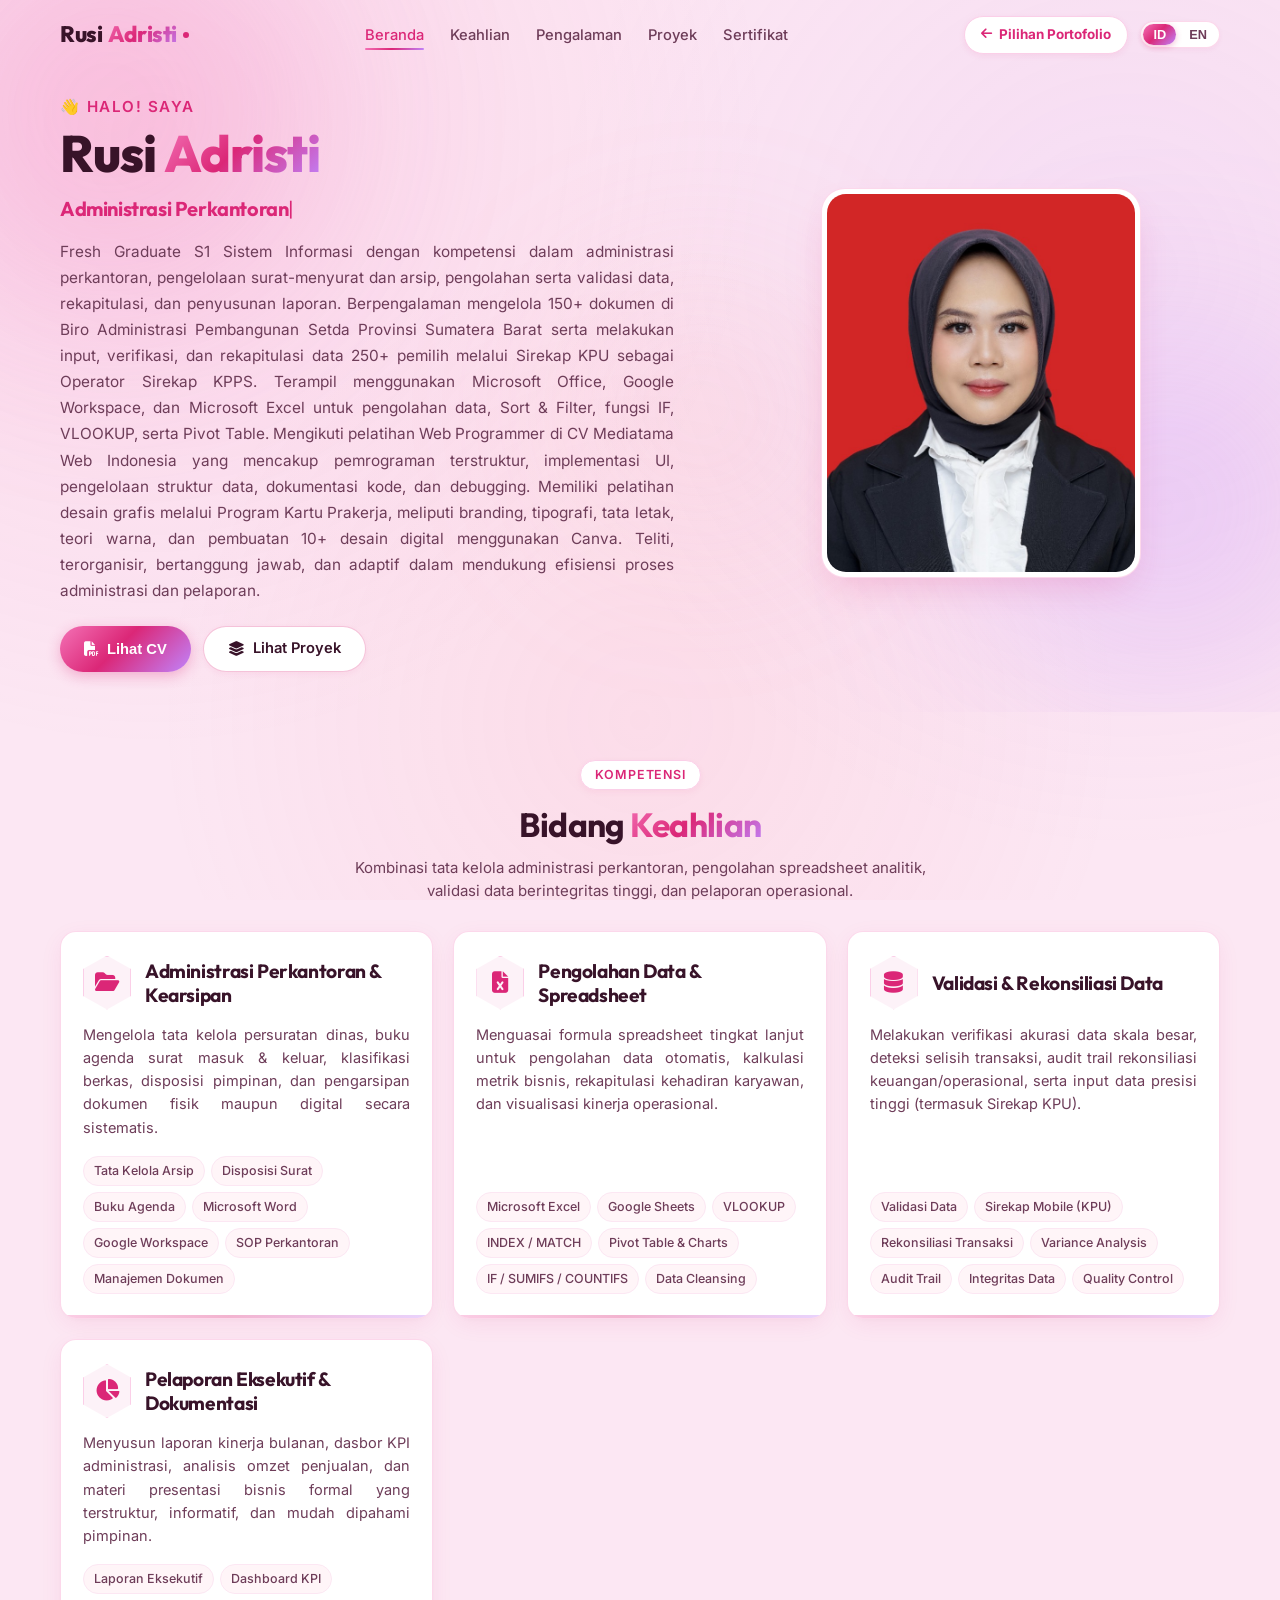
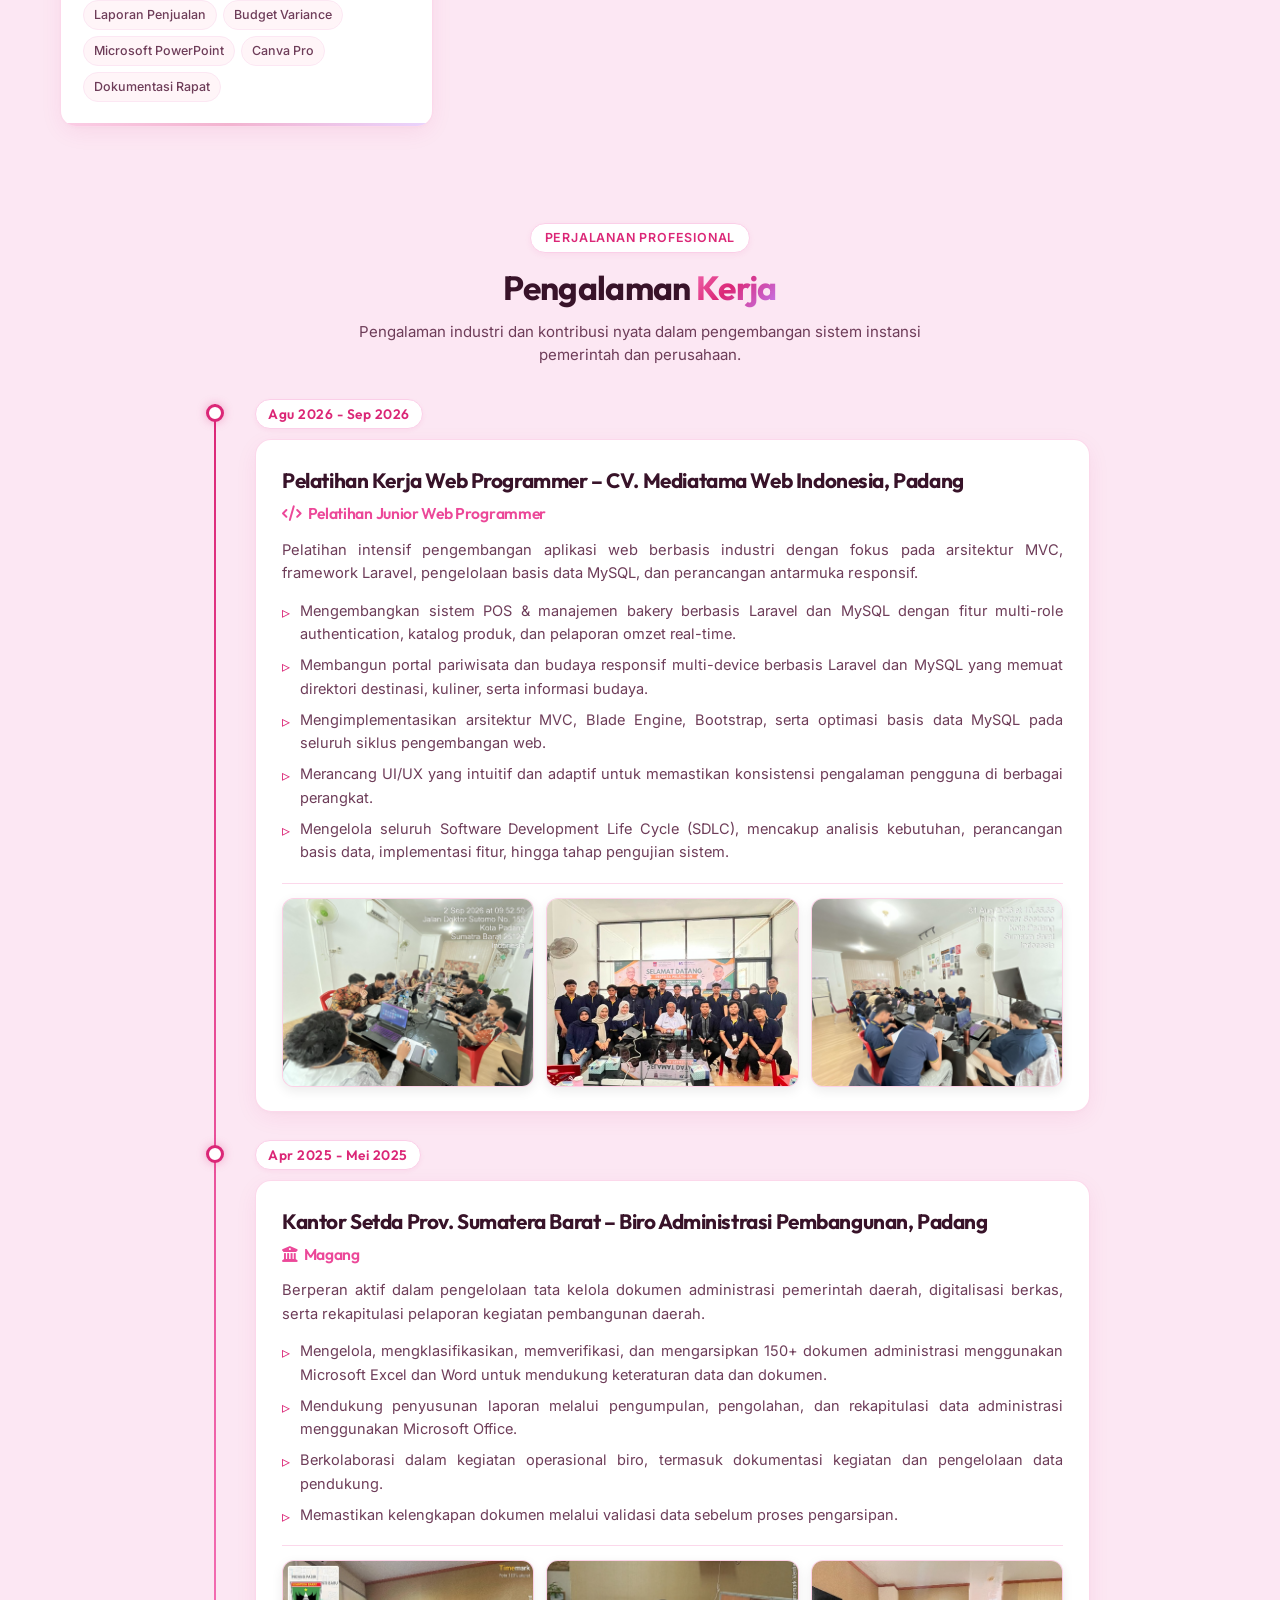
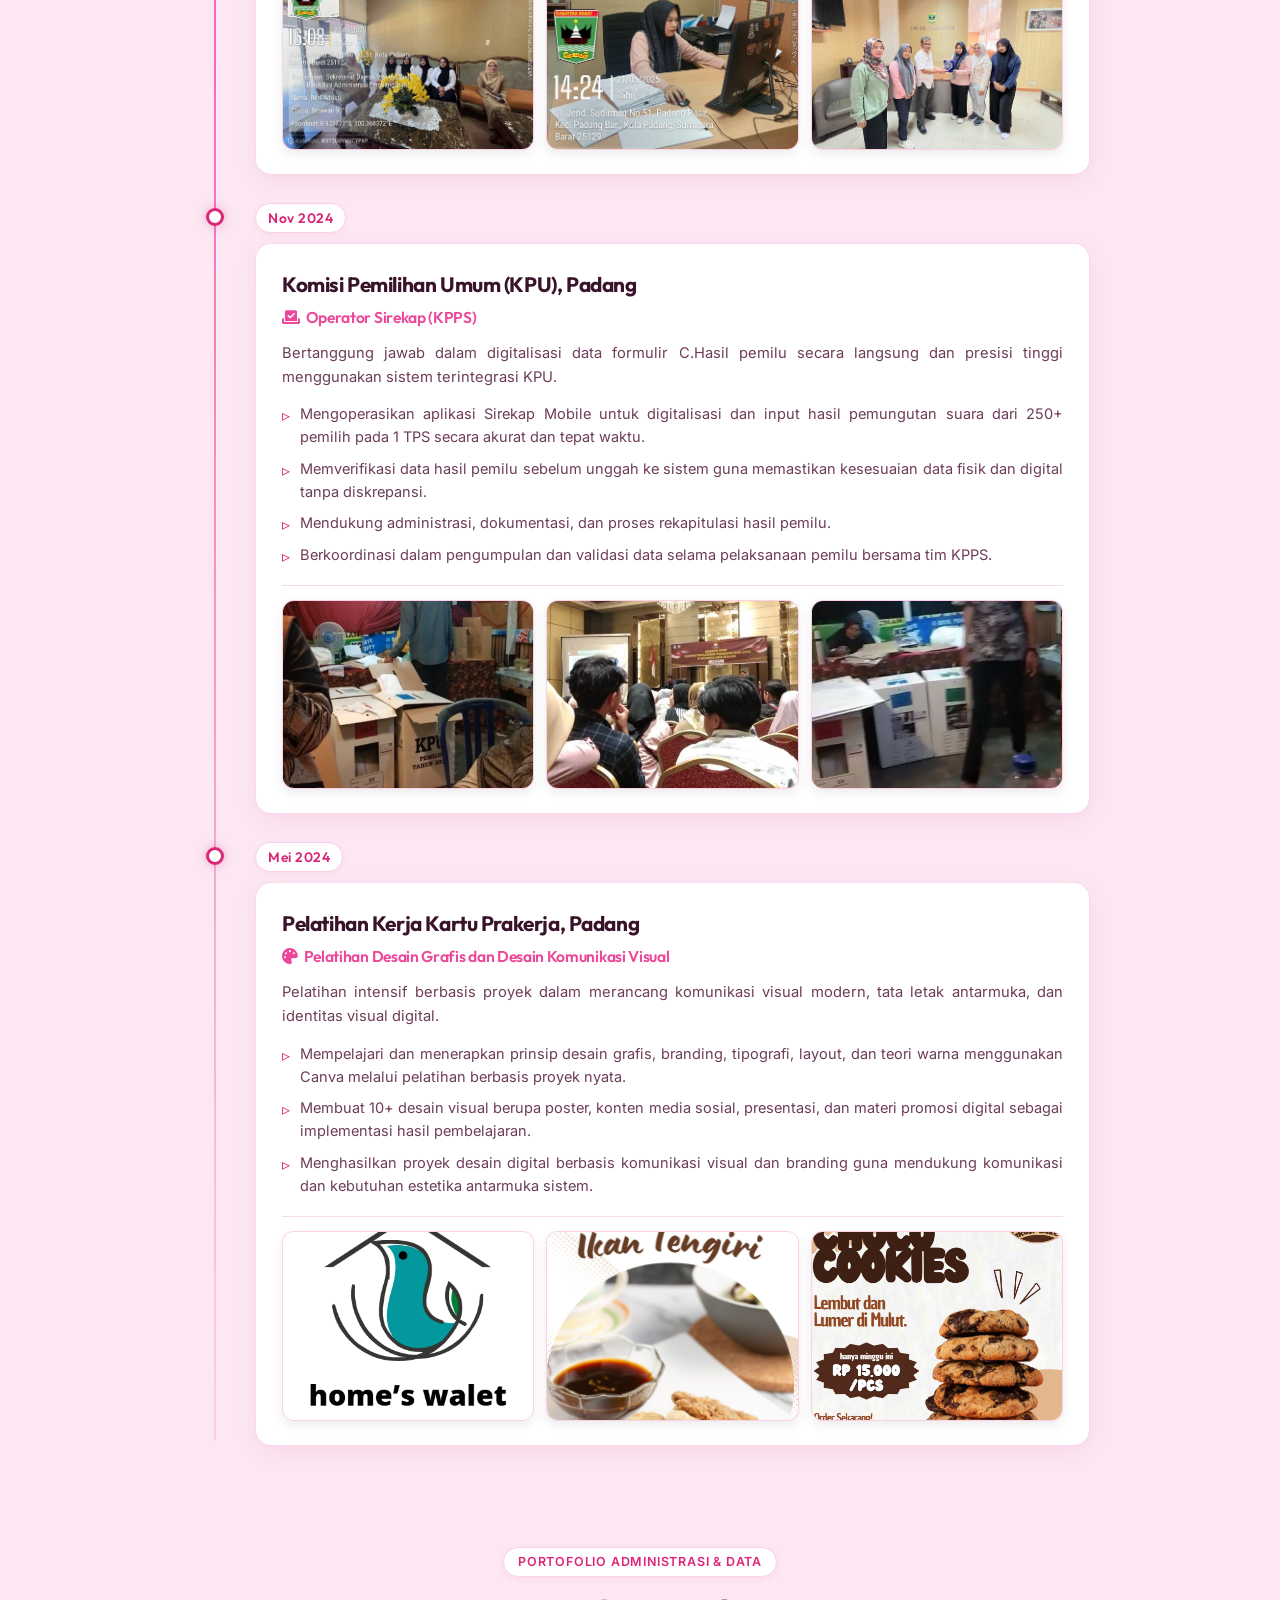
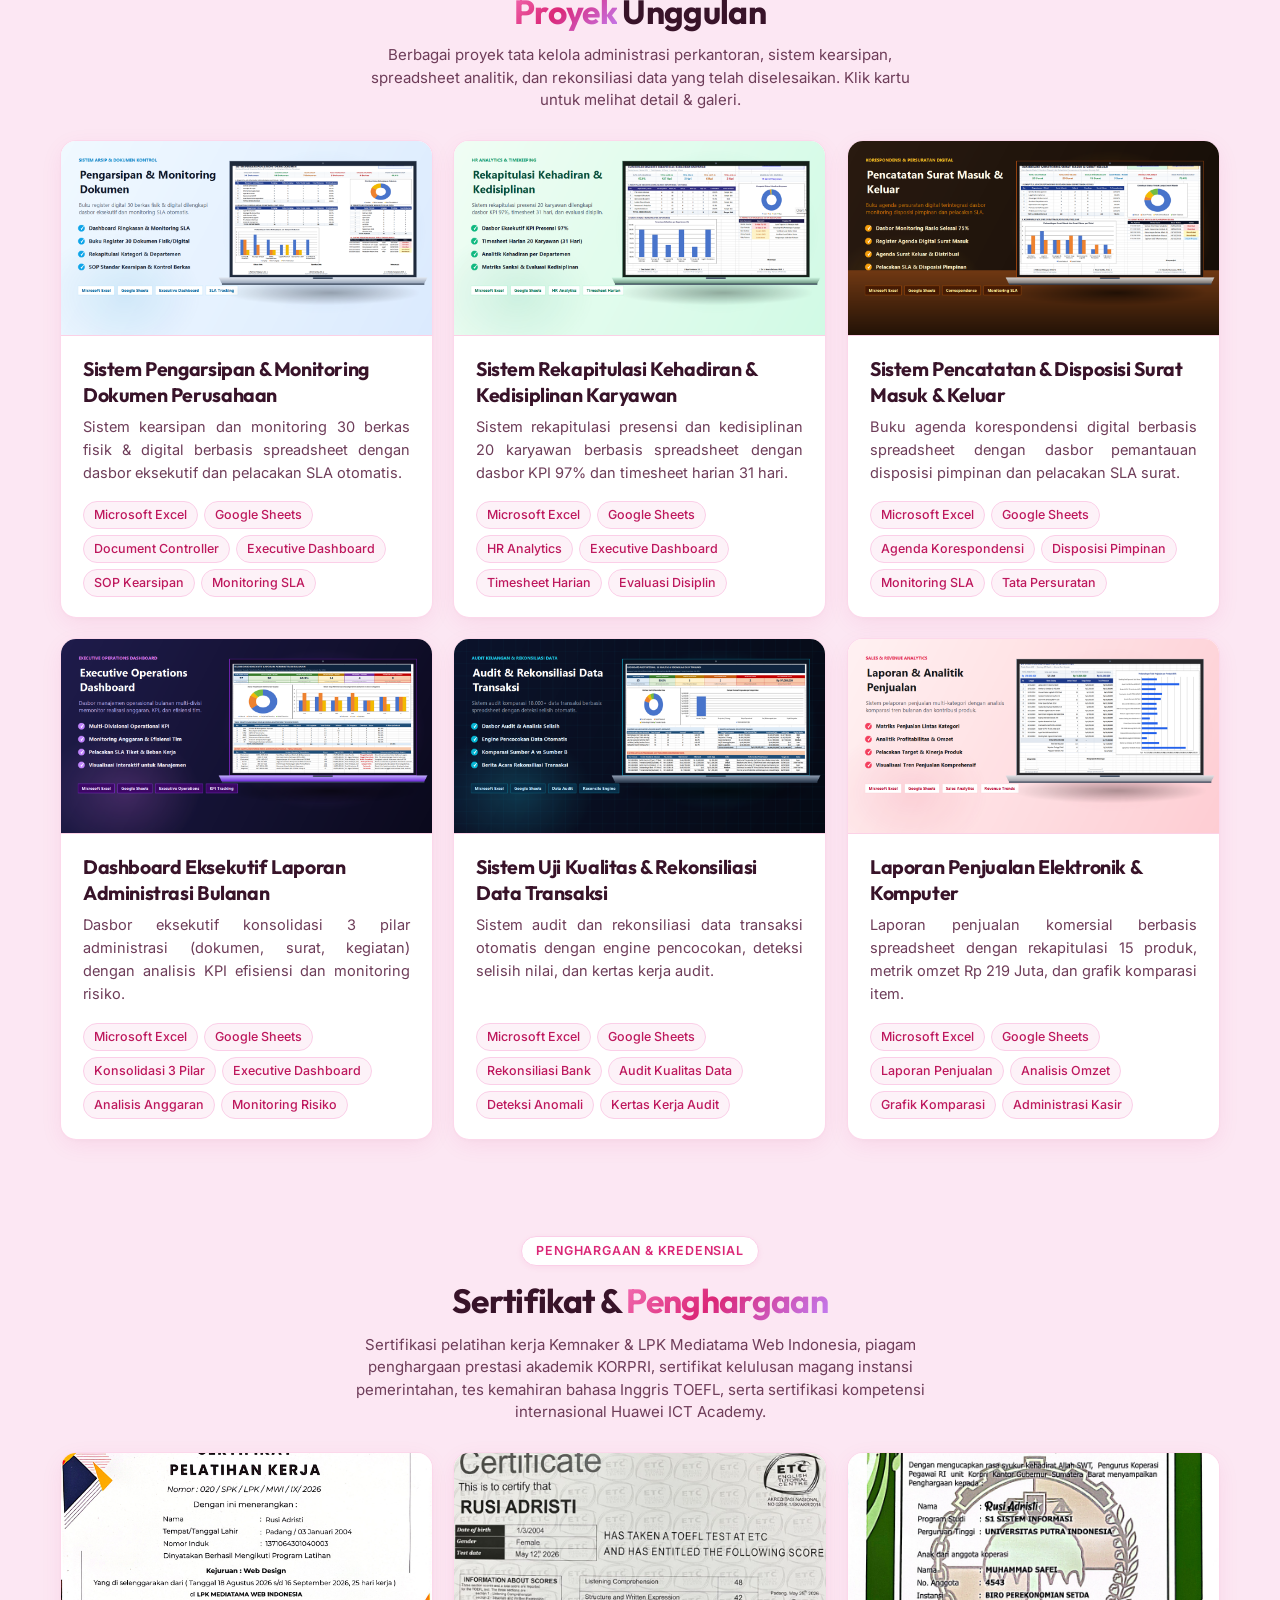
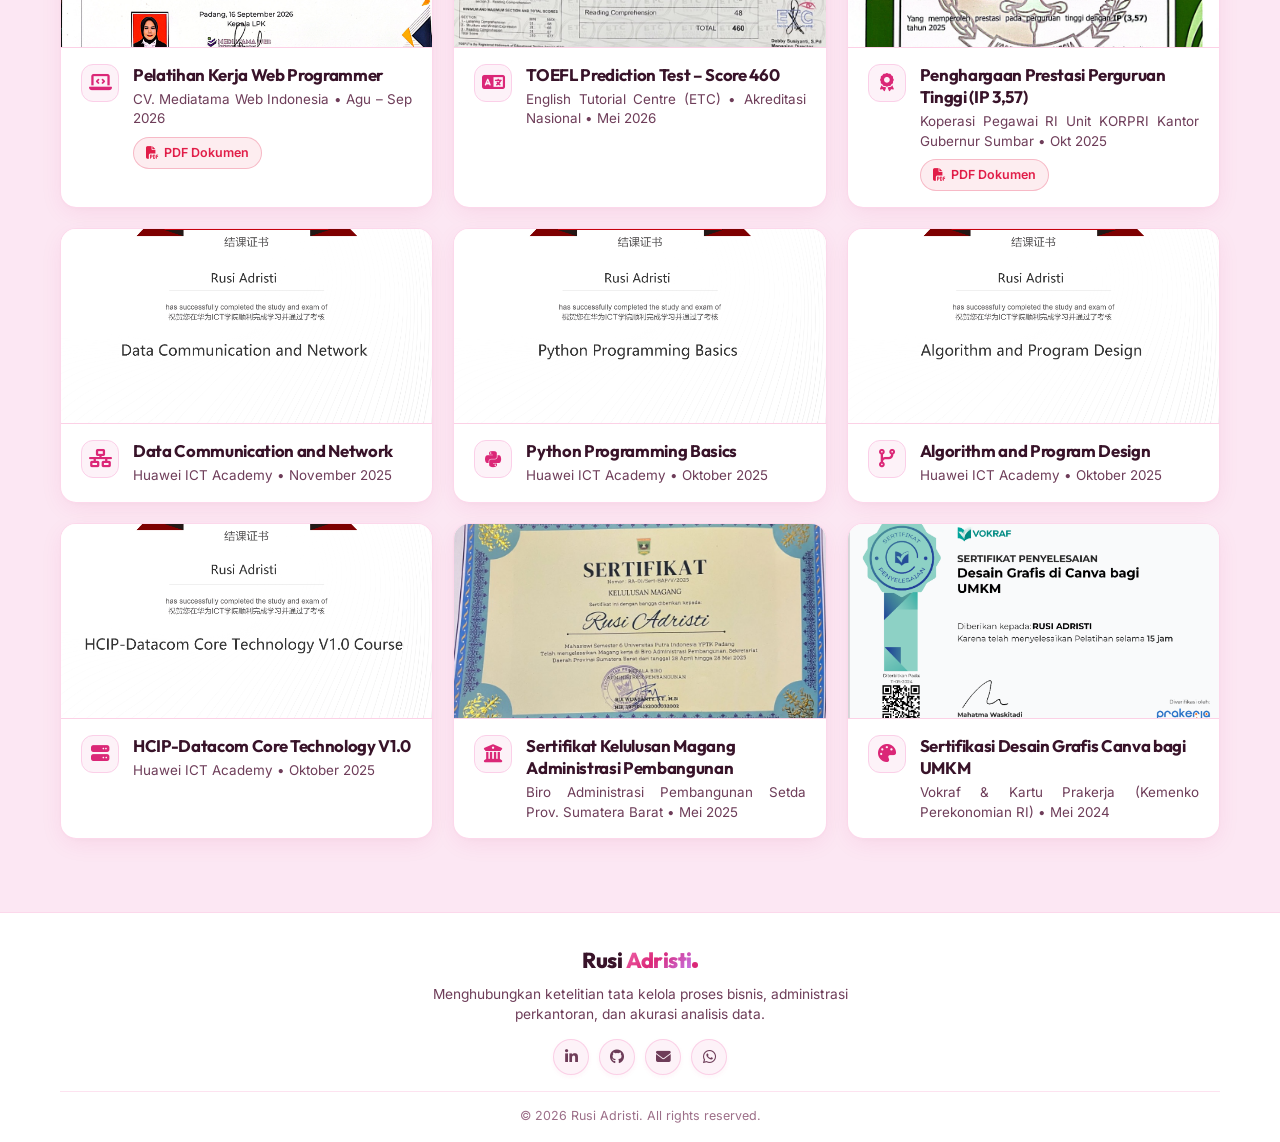
==== commit d923e506: "feat: add project assets and clean up project descriptions in portfolio script" ====
--- a/administrasi.html
+++ b/administrasi.html
@@ -6,15 +6,15 @@
     <meta name="viewport" content="width=device-width, initial-scale=1.0">
     <title>Rusi Adristi, S.Kom | Portofolio Administrasi & Data Operations</title>
     <meta name="description"
-        content="Portofolio profesional Rusi Adristi, S.Kom - Lulusan S1 Sistem Informasi dengan fokus pada Data Management, Data Analysis, Business Analysis, Business Administration, dan Operations Support.">
+        content="Portofolio Profesional Rusi Adristi di bidang Administrasi Perkantoran, Tata Kelola Kearsipan, Pengolahan Spreadsheet (Excel/Sheets), Validasi Data, dan Pelaporan Operasional.">
     <meta name="keywords"
-        content="Rusi Adristi, Portofolio, Data Management, Data Analysis, Business Analysis, Business Administration, Operations Support, Microsoft Excel, Google Sheets, Sistem Informasi">
+        content="Administrasi Perkantoran, Data Entry, Microsoft Excel, Google Sheets, Tata Kelola Kearsipan, Operator Sirekap KPU, Rekonsiliasi Data, Rusi Adristi">
     <meta name="author" content="Rusi Adristi">
 
     <!-- Open Graph Meta Tags -->
     <meta property="og:title" content="Rusi Adristi, S.Kom | Portofolio Administrasi & Data Operations">
     <meta property="og:description"
-        content="Portofolio profesional Rusi Adristi - Data Management, Data Analysis, Business Analysis, Business Administration, dan Operations Support.">
+        content="Portofolio resmi Rusi Adristi spesialisasi Administrasi Perkantoran, Tata Kelola Kearsipan, dan Analisis Spreadsheet.">
     <meta property="og:type" content="website">
     <meta property="og:image" content="gambar/foto-profil.jpg">
 
@@ -32,7 +32,7 @@
     <link rel="stylesheet" href="https://cdnjs.cloudflare.com/ajax/libs/font-awesome/6.5.1/css/all.min.css">
 
     <!-- Custom CSS -->
-    <link rel="stylesheet" href="style.css?v=2.8">
+    <link rel="stylesheet" href="style.css?v=2.6">
 </head>
 
 <body>
@@ -176,10 +176,10 @@
 
                 <p class="hero-description">
                     <span class="lang-id">
-                        Fresh Graduate S1 Sistem Informasi dengan fokus pada Data Management, Data Analysis, Business Analysis, Business Administration, dan Operations Support. Kompeten dalam administrasi perkantoran, pengelolaan dokumen dan arsip, pengolahan, verifikasi, validasi, analisis, rekapitulasi, visualisasi data, serta penyusunan laporan. Memahami proses bisnis, kebutuhan pengguna, sistem informasi, dan basis data untuk mendukung efisiensi operasional dan transformasi digital. Terampil menggunakan Microsoft Office, Google Workspace, dan Excel (Sort & Filter, IF, VLOOKUP, Pivot Table). Memiliki pengalaman mengelola 150+ dokumen di Biro Administrasi Pembangunan Setda Provinsi Sumatera Barat serta input dan rekapitulasi data 250+ pemilih melalui Sirekap KPU sebagai Operator Sirekap KPPS. Mengikuti pelatihan Web Programmer di CV Mediatama Web Indonesia dan Desain Grafis melalui Program Kartu Prakerja, dengan pengalaman membuat 10+ desain digital menggunakan Canva. Memiliki kemampuan analitis, pemecahan masalah, ketelitian, organisasi, tanggung jawab, dan adaptasi teknologi.
+                        Fresh Graduate S1 Sistem Informasi dengan kompetensi dalam administrasi perkantoran, pengelolaan surat-menyurat dan arsip, pengolahan serta validasi data, rekapitulasi, dan penyusunan laporan. Berpengalaman mengelola 150+ dokumen di Biro Administrasi Pembangunan Setda Provinsi Sumatera Barat serta melakukan input, verifikasi, dan rekapitulasi data 250+ pemilih melalui Sirekap KPU sebagai Operator Sirekap KPPS. Terampil menggunakan Microsoft Office, Google Workspace, dan Microsoft Excel untuk pengolahan data, Sort & Filter, fungsi IF, VLOOKUP, serta Pivot Table. Mengikuti pelatihan Web Programmer di CV Mediatama Web Indonesia yang mencakup pemrograman terstruktur, implementasi UI, pengelolaan struktur data, dokumentasi kode, dan debugging. Memiliki pelatihan desain grafis melalui Program Kartu Prakerja, meliputi branding, tipografi, tata letak, teori warna, dan pembuatan 10+ desain digital menggunakan Canva. Teliti, terorganisir, bertanggung jawab, dan adaptif dalam mendukung efisiensi proses administrasi dan pelaporan.
                     </span>
                     <span class="lang-en">
-                        Fresh Graduate in Information Systems specializing in Data Management, Data Analysis, Business Analysis, Business Administration, and Operations Support. Competent in office administration, document and records management, data processing, verification, validation, analysis, recapitulation, data visualization, as well as reporting. Understands business processes, user requirements, information systems, and databases to support operational efficiency and digital transformation. Skilled in utilizing Microsoft Office, Google Workspace, and Excel (Sort & Filter, IF, VLOOKUP, Pivot Tables). Experienced in managing 150+ documents at the Regional Development Administration Bureau of West Sumatra Provincial Government, as well as inputting and recapitulating 250+ voter records via Sirekap KPU as a Sirekap KPPS Operator. Completed Web Programmer vocational training at CV Mediatama Web Indonesia and Graphic Design training through the Kartu Prakerja Program, with experience in creating 10+ digital designs using Canva. Demonstrates strong analytical thinking, problem-solving, attention to detail, organization, accountability, and technological adaptability.
+                        Fresh Graduate in Information Systems with competencies in office administration, correspondence and records management, data processing and validation, recapitulation, and report preparation. Experienced in managing 150+ documents at the Regional Development Administration Bureau of West Sumatra Provincial Government, as well as conducting input, verification, and recapitulation of 250+ voter records via Sirekap KPU as a Sirekap KPPS Operator. Skilled in utilizing Microsoft Office, Google Workspace, and Microsoft Excel for data processing, Sort & Filter, IF functions, VLOOKUP, and Pivot Tables. Completed Web Programmer vocational training at CV Mediatama Web Indonesia covering structured programming, UI implementation, data structure management, code documentation, and debugging. Possesses graphic design training through the Kartu Prakerja Program covering branding, typography, layout hierarchy, color theory, and creating 10+ digital designs using Canva. Detail-oriented, organized, accountable, and adaptive in supporting the efficiency of administrative processes and reporting.
                     </span>
                 </p>
 
@@ -377,39 +377,26 @@
 
                         <ul class="timeline-bullets">
                             <li>
-                                <span class="lang-id">Mempelajari dan menerapkan struktur data dalam penyusunan logika serta pengolahan data pada program.</span>
-                                <span class="lang-en">Studied and applied data structures in program logic formulation and data processing.</span>
-                            </li>
-                            <li>
-                                <span class="lang-id">Mengimplementasikan user interface (UI) sesuai dengan kebutuhan dan rancangan antarmuka pengguna.</span>
-                                <span class="lang-en">Implemented user interfaces (UI) according to user requirements and interface design specifications.</span>
-                            </li>
-                            <li>
-                                <span class="lang-id">Melakukan instalasi dan konfigurasi software tools yang digunakan dalam pengembangan program.</span>
-                                <span class="lang-en">Installed and configured software development tools and environments used for program development.</span>
-                            </li>
-                            <li>
-                                <span class="lang-id">Menulis kode program dengan menerapkan coding guidelines, standar penulisan kode, dan best practices.</span>
-                                <span class="lang-en">Wrote program code following coding guidelines, standard code conventions, and industry best practices.</span>
-                            </li>
-                            <li>
-                                <span class="lang-id">Mengimplementasikan pemrograman terstruktur untuk menghasilkan kode yang sistematis.</span>
-                                <span class="lang-en">Implemented structured programming principles to produce clean, modular, and systematic code.</span>
-                            </li>
-                            <li>
-                                <span class="lang-id">Memanfaatkan library atau komponen yang telah tersedia untuk mendukung pengembangan aplikasi.</span>
-                                <span class="lang-en">Utilized available libraries and reusable components to accelerate and support application development.</span>
-                            </li>
-                            <li>
-                                <span class="lang-id">Menyusun dokumentasi kode program untuk memudahkan pemahaman dan pemeliharaan kode.</span>
-                                <span class="lang-en">Prepared program code documentation to facilitate code understanding, maintainability, and scalability.</span>
-                            </li>
-                            <li>
-                                <span class="lang-id">Melakukan debugging untuk mengidentifikasi, menganalisis, dan memperbaiki kesalahan pada kode program.</span>
-                                <span class="lang-en">Performed debugging to identify, analyze, and resolve errors and bugs within program code.</span>
+                                <span class="lang-id">Mengembangkan sistem POS & manajemen bakery berbasis Laravel dan MySQL dengan fitur multi-role authentication, katalog produk, dan pelaporan omzet real-time.</span>
+                                <span class="lang-en">Developed a Laravel and MySQL-based bakery POS & management system featuring multi-role authentication, product catalogs, and real-time revenue reporting.</span>
+                            </li>
+                            <li>
+                                <span class="lang-id">Membangun portal pariwisata dan budaya responsif multi-device berbasis Laravel dan MySQL yang memuat direktori destinasi, kuliner, serta informasi budaya.</span>
+                                <span class="lang-en">Built a responsive multi-device tourism and cultural portal based on Laravel and MySQL featuring destination directories, culinary guides, and cultural heritage records.</span>
+                            </li>
+                            <li>
+                                <span class="lang-id">Mengimplementasikan arsitektur MVC, Blade Engine, Bootstrap, serta optimasi basis data MySQL pada seluruh siklus pengembangan web.</span>
+                                <span class="lang-en">Implemented MVC architecture, Blade Engine, Bootstrap, and MySQL database optimization across the entire web development lifecycle.</span>
+                            </li>
+                            <li>
+                                <span class="lang-id">Merancang UI/UX yang intuitif dan adaptif untuk memastikan konsistensi pengalaman pengguna di berbagai perangkat.</span>
+                                <span class="lang-en">Designed intuitive and adaptive UI/UX layouts to ensure a consistent user experience across multiple devices.</span>
+                            </li>
+                            <li>
+                                <span class="lang-id">Mengelola seluruh Software Development Life Cycle (SDLC), mencakup analisis kebutuhan, perancangan basis data, implementasi fitur, hingga tahap pengujian sistem.</span>
+                                <span class="lang-en">Managed the full Software Development Life Cycle (SDLC), encompassing requirements analysis, database design, feature implementation, and system testing.</span>
                             </li>
                         </ul>
-
 
                         <!-- Training Activity Gallery Preview -->
                         <div class="experience-gallery">
@@ -1140,7 +1127,7 @@
             <div class="cv-modal-header">
                 <div class="cv-modal-title">
                     <i class="fas fa-file-pdf"></i>
-                    <span>Curriculum Vitae (Administrasi) - Rusi Adristi</span>
+                    <span>Curriculum Vitae - Rusi Adristi</span>
                 </div>
                 <div class="cv-modal-actions">
                     <a id="cvDownloadBtn" href="pdf/CV%20Rusi%20Adristi-ADM.pdf" download="CV Rusi Adristi-ADM.pdf" class="btn-cv-action" target="_blank" rel="noopener noreferrer" title="Unduh File PDF">
@@ -1157,7 +1144,7 @@
                 </div>
             </div>
             <div class="cv-frame-wrapper">
-                <iframe id="cvFrame" src="pdf/CV%20Rusi%20Adristi-ADM.pdf#view=FitH" title="CV Preview"></iframe>
+                <iframe id="cvFrame" src="" title="CV Preview"></iframe>
             </div>
         </div>
     </div>
@@ -1204,7 +1191,7 @@
     </div>
 
     <!-- Custom Scripts -->
-    <script src="script.js?v=2.8"></script>
+    <script src="script.js?v=2.6"></script>
 </body>
 
 </html>
--- a/style.css
+++ b/style.css
@@ -448,48 +448,39 @@
 .shape {
     position: absolute;
     border-radius: 50%;
+    filter: blur(100px);
     opacity: 0.25;
-    pointer-events: none;
+    animation: float 14s ease-in-out infinite alternate;
     will-change: transform;
-    transform: translate3d(0, 0, 0);
+    transform: translateZ(0);
     backface-visibility: hidden;
 }
 
 .shape-1 {
     width: 420px;
     height: 420px;
-    background: radial-gradient(circle, #f472b6 0%, rgba(244, 114, 182, 0) 70%);
+    background: #f472b6;
     top: -100px;
     left: -100px;
-    animation: float 14s ease-in-out infinite alternate;
 }
 
 .shape-2 {
     width: 350px;
     height: 350px;
-    background: radial-gradient(circle, #c084fc 0%, rgba(192, 132, 252, 0) 70%);
+    background: #c084fc;
     bottom: 30px;
     right: -60px;
-    animation: float 16s ease-in-out infinite alternate;
     animation-delay: 3s;
 }
 
 .shape-3 {
     width: 250px;
     height: 250px;
-    background: radial-gradient(circle, #fda4af 0%, rgba(253, 164, 175, 0) 70%);
+    background: #fda4af;
     top: 40%;
     left: 45%;
     opacity: 0.18;
-    animation: float 18s ease-in-out infinite alternate;
     animation-delay: 5s;
-}
-
-@media (max-width: 768px) {
-    .shape {
-        animation: none !important;
-        opacity: 0.22;
-    }
 }
 
 @keyframes float {
@@ -644,8 +635,8 @@
 
 .skills-grid {
     display: grid;
-    grid-template-columns: repeat(2, 1fr);
-    gap: 22px;
+    grid-template-columns: repeat(auto-fit, minmax(280px, 1fr));
+    gap: 20px;
 }
 
 .skill-card {
@@ -2173,11 +2164,11 @@
     flex: 1;
     display: flex;
     align-items: center;
-    padding: 18px 0 32px;
+    padding: 30px 0 50px;
 }
 
 .portal-container {
-    max-width: 1040px;
+    max-width: 1120px;
     margin: 0 auto;
     width: 100%;
     text-align: center;
@@ -2186,17 +2177,17 @@
 .portal-intro-badge {
     display: inline-flex;
     align-items: center;
-    gap: 7px;
-    padding: 4px 14px;
+    gap: 8px;
+    padding: 6px 18px;
     background: #ffffff;
     border: 1.5px solid #fbcfe8;
     border-radius: var(--radius-full);
     color: var(--primary-color);
-    font-size: 0.78rem;
+    font-size: 0.84rem;
     font-weight: 700;
-    letter-spacing: 0.5px;
-    box-shadow: 0 2px 8px rgba(219, 39, 119, 0.08);
-    margin-bottom: 10px;
+    letter-spacing: 0.6px;
+    box-shadow: 0 3px 10px rgba(219, 39, 119, 0.1);
+    margin-bottom: 16px;
 }
 
 .portal-intro-badge i {
@@ -2204,12 +2195,12 @@
 }
 
 .portal-hero-title {
-    font-size: 2.2rem;
+    font-size: 2.75rem;
     font-weight: 800;
     color: var(--text-primary);
     line-height: 1.18;
-    letter-spacing: -0.8px;
-    margin-bottom: 8px;
+    letter-spacing: -1px;
+    margin-bottom: 12px;
 }
 
 .portal-hero-title .highlight {
@@ -2219,49 +2210,35 @@
 }
 
 .portal-hero-subtitle {
-    font-size: 0.94rem;
+    font-size: 1.05rem;
     color: var(--text-secondary);
-    max-width: 620px;
-    margin: 0 auto 20px;
-    line-height: 1.48;
+    max-width: 680px;
+    margin: 0 auto 28px;
+    line-height: 1.55;
 }
 
 .portal-cards-showcase {
     display: grid;
     grid-template-columns: repeat(2, 1fr);
-    gap: 18px;
-    margin-bottom: 18px;
+    gap: 24px;
+    margin-bottom: 20px;
     text-align: left;
 }
 
 .portal-card {
     background: #ffffff;
-    border-radius: var(--radius-md);
+    border-radius: var(--radius-lg);
     border: 1.5px solid var(--glass-border);
-    padding: 18px 20px 16px;
+    padding: 24px 24px 20px;
     display: flex;
     flex-direction: column;
     justify-content: space-between;
     text-decoration: none;
     position: relative;
     overflow: hidden;
-    box-shadow: 0 8px 24px -6px rgba(219, 39, 119, 0.1);
-    transition: transform 0.2s ease, box-shadow 0.2s ease, border-color 0.2s ease;
+    box-shadow: 0 10px 30px -8px rgba(219, 39, 119, 0.12);
+    transition: all 0.35s cubic-bezier(0.16, 1, 0.3, 1);
     cursor: pointer;
-    touch-action: manipulation;
-    -webkit-tap-highlight-color: transparent;
-    user-select: none;
-    -webkit-user-select: none;
-}
-
-.portal-card * {
-    pointer-events: none;
-}
-
-.portal-card:active {
-    transform: scale(0.985);
-    box-shadow: 0 4px 14px -4px rgba(219, 39, 119, 0.2);
-    transition: transform 0.08s ease;
 }
 
 .portal-card::before {
@@ -2269,7 +2246,7 @@
     position: absolute;
     top: 0;
     left: 0;
-    width: 5px;
+    width: 6px;
     height: 100%;
     transition: var(--transition);
 }
@@ -2282,40 +2259,38 @@
     background: linear-gradient(180deg, #86198f, #d946ef);
 }
 
-@media (hover: hover) and (pointer: fine) {
-    .portal-card:hover {
-        transform: translateY(-6px);
-        box-shadow: 0 16px 36px -8px rgba(219, 39, 119, 0.22);
-    }
-
-    .portal-card.tech-track:hover {
-        border-color: rgba(219, 39, 119, 0.55);
-    }
-
-    .portal-card.business-track:hover {
-        border-color: rgba(162, 28, 175, 0.55);
-    }
-
-    .portal-card:hover::before {
-        width: 7px;
-    }
+.portal-card:hover {
+    transform: translateY(-8px);
+    box-shadow: 0 20px 42px -10px rgba(219, 39, 119, 0.28);
+}
+
+.portal-card.tech-track:hover {
+    border-color: rgba(219, 39, 119, 0.55);
+}
+
+.portal-card.business-track:hover {
+    border-color: rgba(162, 28, 175, 0.55);
+}
+
+.portal-card:hover::before {
+    width: 8px;
 }
 
 .portal-card-top {
     display: flex;
     align-items: flex-start;
-    gap: 14px;
-    margin-bottom: 12px;
+    gap: 18px;
+    margin-bottom: 16px;
 }
 
 .portal-card-icon {
-    width: 48px;
-    height: 48px;
-    border-radius: 10px;
+    width: 64px;
+    height: 64px;
+    border-radius: var(--radius-md);
     display: flex;
     align-items: center;
     justify-content: center;
-    font-size: 1.4rem;
+    font-size: 1.8rem;
     flex-shrink: 0;
     transition: var(--transition);
 }
@@ -2332,29 +2307,27 @@
     border: 1px solid #f0abfc;
 }
 
-@media (hover: hover) and (pointer: fine) {
-    .portal-card:hover .portal-card-icon {
-        transform: scale(1.08) rotate(-3deg);
-    }
-
-    .portal-card.tech-track:hover .portal-card-icon {
-        background: var(--gradient);
-        color: #ffffff;
-        border-color: transparent;
-    }
-
-    .portal-card.business-track:hover .portal-card-icon {
-        background: linear-gradient(135deg, #a21caf, #e11d48);
-        color: #ffffff;
-        border-color: transparent;
-    }
+.portal-card:hover .portal-card-icon {
+    transform: scale(1.1) rotate(-3deg);
+}
+
+.portal-card.tech-track:hover .portal-card-icon {
+    background: var(--gradient);
+    color: #ffffff;
+    border-color: transparent;
+}
+
+.portal-card.business-track:hover .portal-card-icon {
+    background: linear-gradient(135deg, #a21caf, #e11d48);
+    color: #ffffff;
+    border-color: transparent;
 }
 
 .portal-card-meta {
-    font-size: 0.8rem;
+    font-size: 0.88rem;
     font-weight: 700;
-    letter-spacing: 0.3px;
-    margin-bottom: 2px;
+    letter-spacing: 0.4px;
+    margin-bottom: 4px;
     display: block;
 }
 
@@ -2367,40 +2340,38 @@
 }
 
 .portal-card-title {
-    font-size: 1.25rem;
+    font-size: 1.45rem;
     font-weight: 800;
     color: var(--text-primary);
-    margin-bottom: 4px;
+    margin-bottom: 6px;
     line-height: 1.25;
     font-family: var(--font-heading), sans-serif;
     transition: var(--transition);
 }
 
-@media (hover: hover) and (pointer: fine) {
-    .portal-card:hover .portal-card-title {
-        color: var(--primary-color);
-    }
+.portal-card:hover .portal-card-title {
+    color: var(--primary-color);
 }
 
 .portal-card-desc {
     color: var(--text-secondary);
-    font-size: 0.84rem;
-    line-height: 1.48;
-    margin-bottom: 12px;
+    font-size: 0.9rem;
+    line-height: 1.55;
+    margin-bottom: 14px;
     text-align: left;
 }
 
 .portal-card-pills {
     display: flex;
     flex-wrap: wrap;
-    gap: 5px;
-    margin-bottom: 14px;
+    gap: 6px;
+    margin-bottom: 18px;
 }
 
 .portal-card-pills span {
-    padding: 3px 10px;
+    padding: 4px 12px;
     border-radius: var(--radius-full);
-    font-size: 0.74rem;
+    font-size: 0.78rem;
     font-weight: 600;
 }
 
@@ -2420,9 +2391,9 @@
     display: flex;
     align-items: center;
     justify-content: space-between;
-    padding-top: 12px;
+    padding-top: 16px;
     border-top: 1px solid rgba(244, 114, 182, 0.22);
-    font-size: 0.88rem;
+    font-size: 0.95rem;
     font-weight: 700;
     color: var(--primary-color);
     transition: var(--transition);
@@ -2436,10 +2407,8 @@
     transition: transform 0.3s ease;
 }
 
-@media (hover: hover) and (pointer: fine) {
-    .portal-card:hover .portal-card-action i {
-        transform: translateX(6px);
-    }
+.portal-card:hover .portal-card-action i {
+    transform: translateX(8px);
 }
 
 .portal-bottom-bar {
@@ -2532,3 +2501,5 @@
         padding: 14px 0;
     }
 }
+
+
